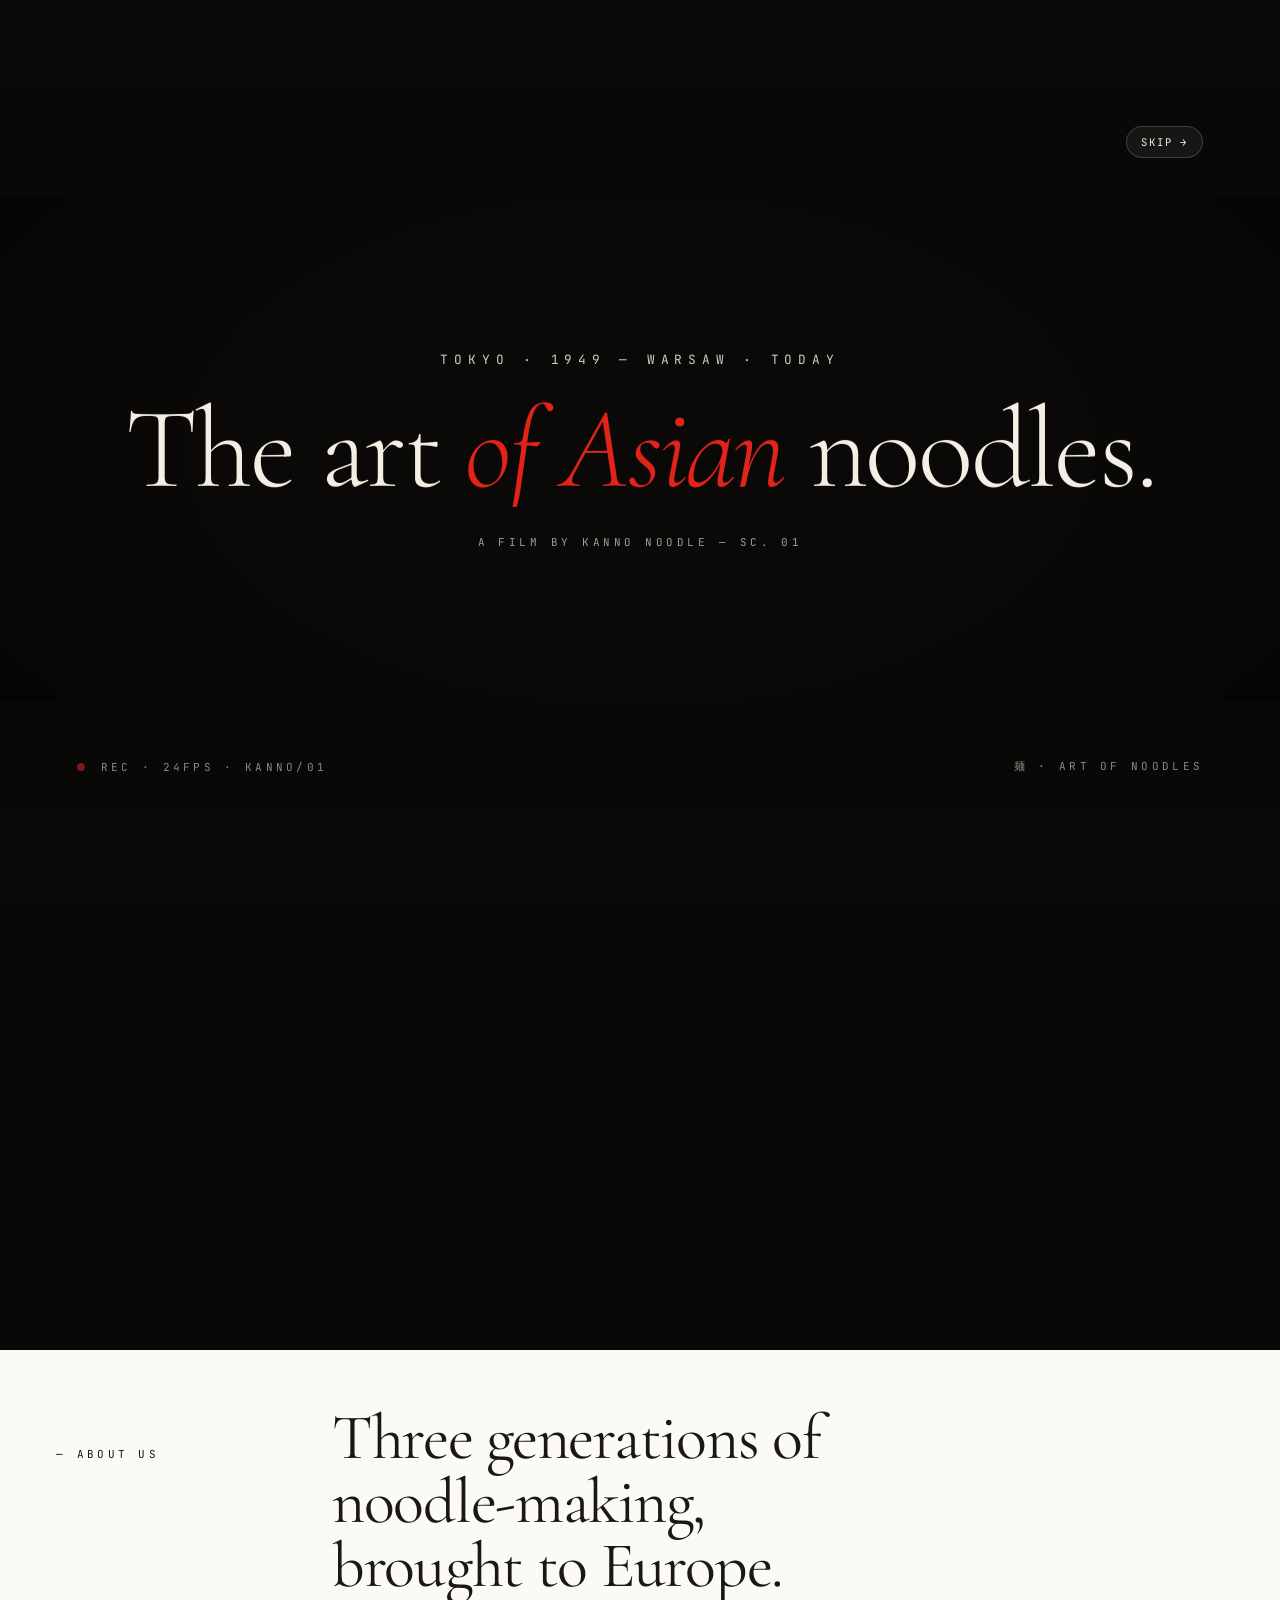
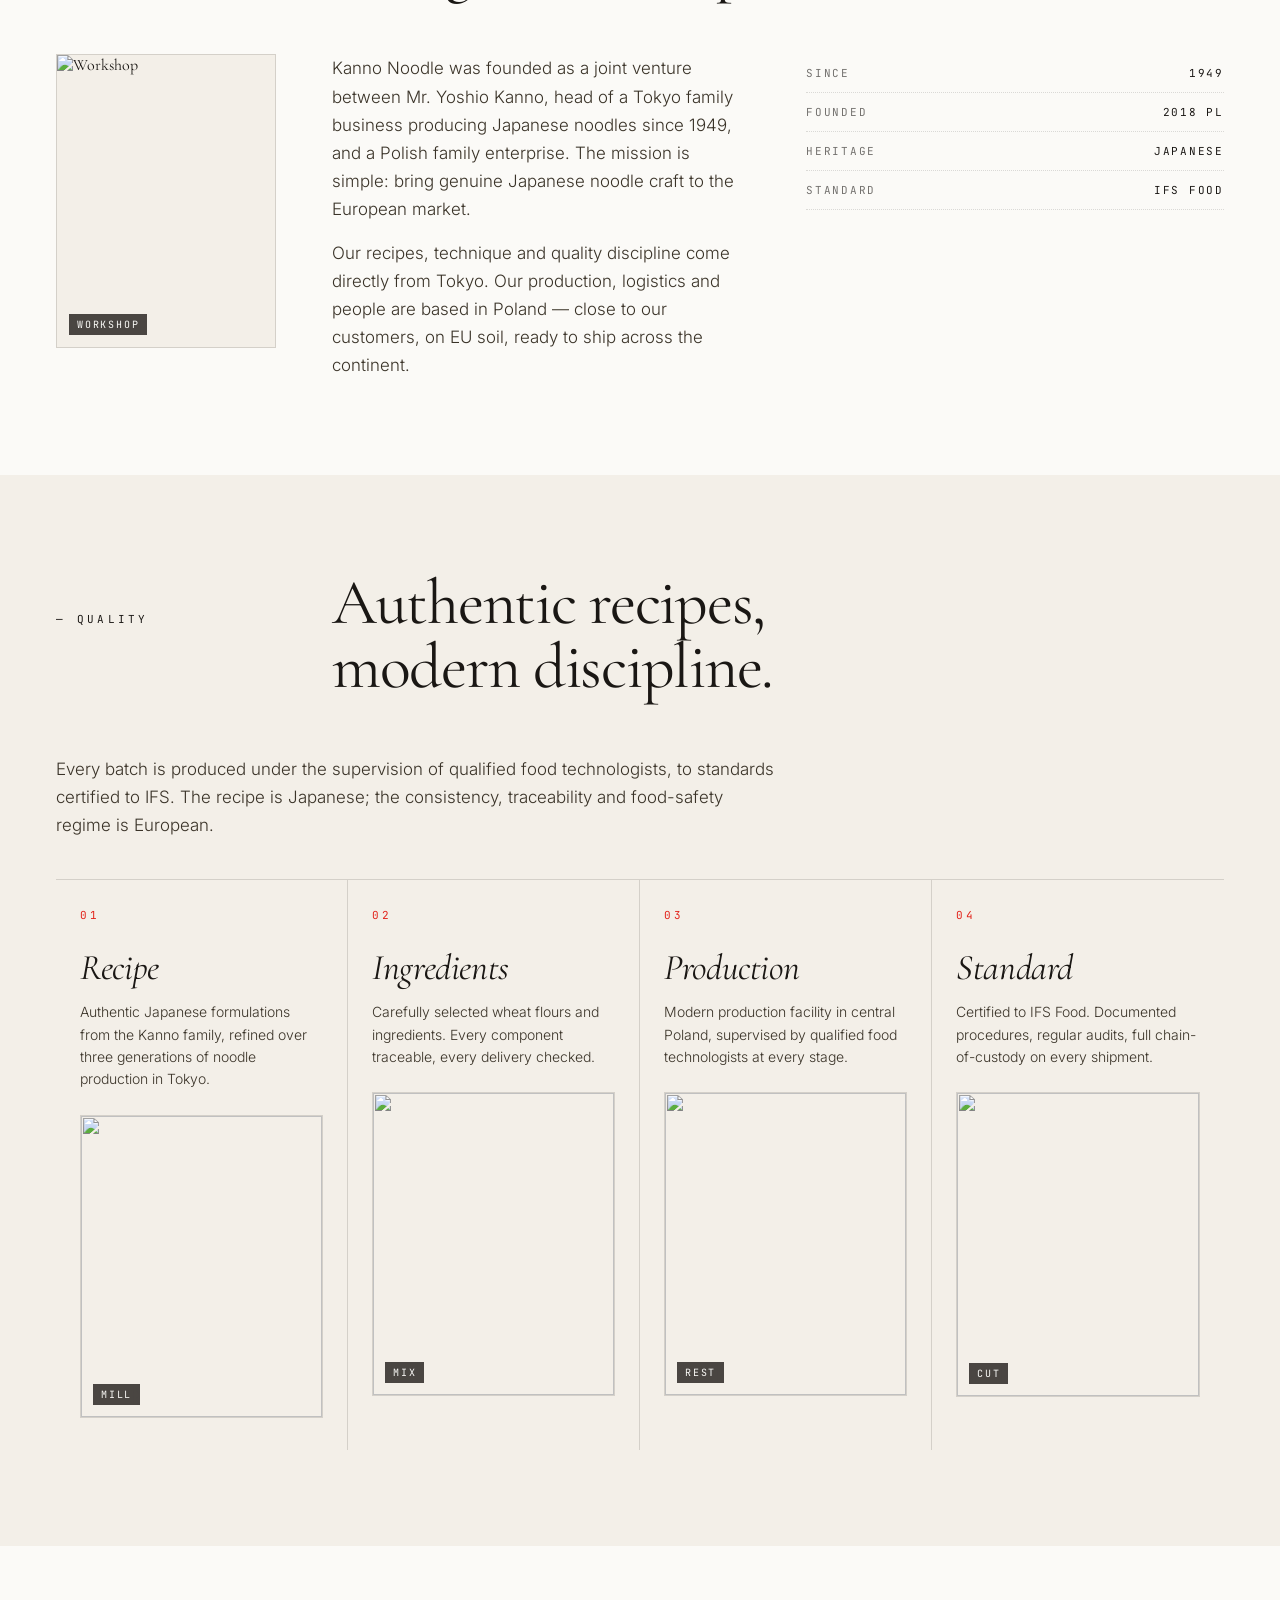
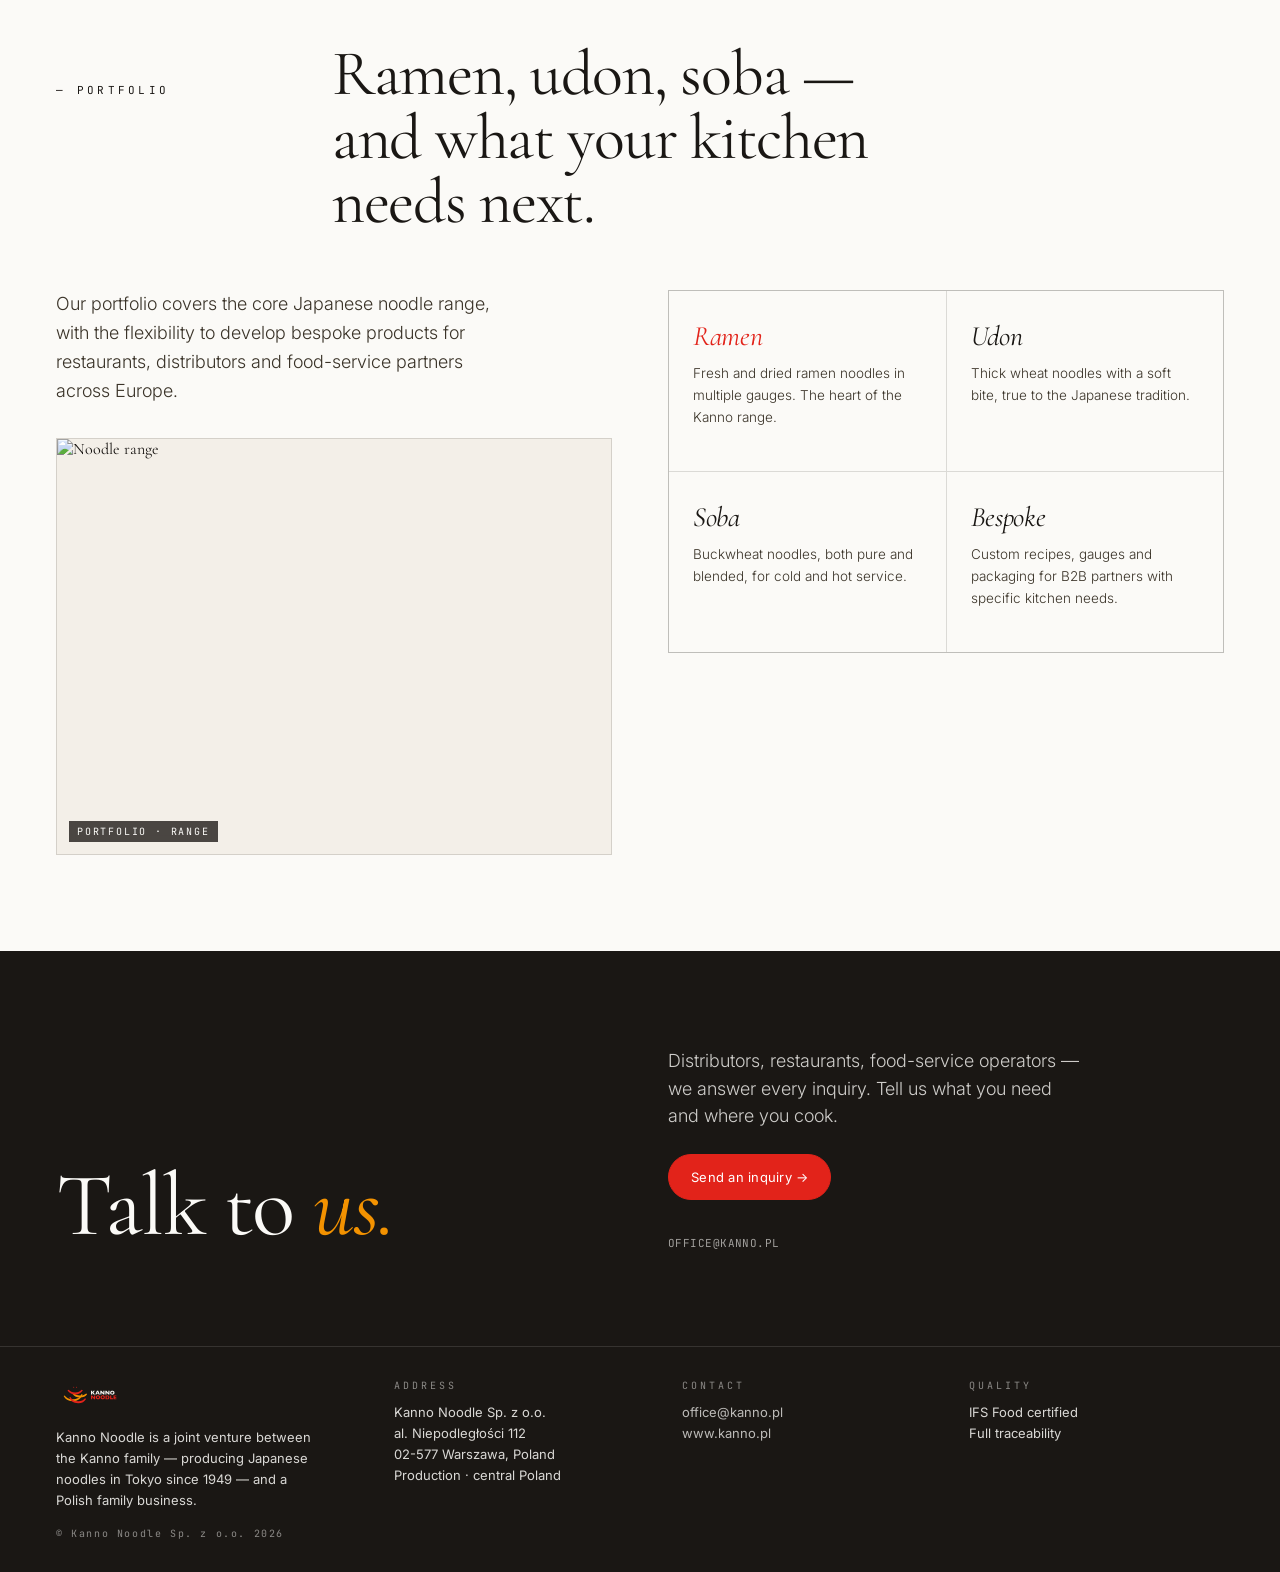
==== index.html @ 53fa460b "Build Kanno Noodle website from Direction A design Production implementation of the 'Direction A · E" ====
<!doctype html>
<html lang="en">
<head>
  <meta charset="utf-8">
  <title>Kanno Noodle — The art of Asian noodles</title>
  <meta name="viewport" content="width=device-width, initial-scale=1">
  <meta name="description" content="Kanno Noodle is a joint venture between the Kanno family — producing Japanese noodles in Tokyo since 1949 — and a Polish family business. Authentic ramen, udon and soba for European kitchens. IFS Food certified.">
  <meta property="og:title" content="Kanno Noodle — The art of Asian noodles">
  <meta property="og:description" content="Authentic Japanese ramen, udon and soba, produced in Poland. A joint venture with the Kanno family of Tokyo, making noodles since 1949.">
  <meta property="og:type" content="website">
  <meta property="og:image" content="assets/kanno-logo.png">
  <link rel="icon" type="image/svg+xml" href="assets/favicon.svg">
  <link rel="preconnect" href="https://fonts.googleapis.com">
  <link rel="preconnect" href="https://fonts.gstatic.com" crossorigin>
  <link href="https://fonts.googleapis.com/css2?family=Cormorant+Garamond:ital,wght@0,300;0,400;0,500;1,300;1,400&family=Inter:wght@300;400;500;600&family=JetBrains+Mono:wght@400;500&display=swap" rel="stylesheet">
  <link rel="stylesheet" href="css/style.css">
</head>
<body class="intro-pending">

  <!-- ===== Cinematic intro ===== -->
  <div class="intro" id="intro" aria-hidden="true">
    <div class="cine">
      <div class="shot s1"><img src="https://images.unsplash.com/photo-1557872943-16a5ac26437e?w=1200&q=80&auto=format&fit=crop" alt=""></div>
      <div class="shot s2"><img src="https://images.unsplash.com/photo-1569718212165-3a8278d5f624?w=900&q=80&auto=format&fit=crop" alt=""></div>
      <div class="vignette"></div>
    </div>
    <div class="grain"></div>
    <div class="bar top"></div>
    <div class="bar bot"></div>
    <div class="caption">
      <div class="cap-line l1"><span class="inner">Tokyo · 1949 — Warsaw · today</span></div>
      <div class="cap-line l2">
        <span class="word w1"><span class="inner">The art</span></span>
        <span class="word w2"><span class="inner">of Asian</span></span>
        <span class="word w3"><span class="inner">noodles.</span></span>
      </div>
      <div class="cap-line l3"><span class="inner">A film by Kanno Noodle — Sc. 01</span></div>
    </div>
    <div class="logo-flash"><img src="assets/kanno-logo-white.svg" alt=""></div>
    <div class="tick"><span class="dot"></span><span>REC · 24fps · KANNO/01</span></div>
    <div class="stamp">麺 · ART OF NOODLES</div>
    <button class="skip" id="intro-skip" type="button">Skip →</button>
  </div>

  <!-- ===== Navigation ===== -->
  <header class="nav">
    <div class="nav-inner">
      <a href="#top" class="logo"><img src="assets/kanno-logo.svg" alt="Kanno Noodle"></a>
      <nav class="nav-links sans" id="nav-links" aria-label="Main">
        <a href="#about" data-i18n="nav.0">About</a>
        <a href="#portfolio" data-i18n="nav.1">Portfolio</a>
        <a href="#quality" data-i18n="nav.2">Quality</a>
        <a href="#quality" data-i18n="nav.3">Production</a>
        <a href="#contact" data-i18n="nav.4">Contact</a>
      </nav>
      <div class="nav-right">
        <div class="lang" role="group" aria-label="Language">
          <button type="button" data-lang="EN" class="on">EN</button>
          <button type="button" data-lang="PL">PL</button>
          <button type="button" data-lang="JP">JP</button>
        </div>
        <button class="burger" id="burger" type="button" aria-label="Menu" aria-expanded="false" aria-controls="nav-links">
          <span></span><span></span>
        </button>
      </div>
    </div>
  </header>

  <main id="top">

    <!-- ===== Hero ===== -->
    <section class="hero">
      <div class="hero-grid">
        <div>
          <div class="hero-eyebrow mono">
            <span class="line"></span><span data-i18n="heroEyebrow">Tokyo · 1949 — Warsaw · today</span>
          </div>
          <h1>
            <span class="line-anim" data-i18n="heroTitle.0">The art of</span><br>
            <span class="line-anim it" data-i18n="heroTitle.1">Asian</span><br>
            <span class="line-anim" data-i18n="heroTitle.2">noodles.</span>
          </h1>
        </div>
        <div class="hero-meta">
          <p data-i18n="heroSub">Kanno Noodle is a joint venture between the Kanno family — producing Japanese noodles in Tokyo since 1949 — and a Polish family business. We bring authentic ramen, udon and soba to European kitchens.</p>
          <div class="ctas">
            <a class="btn" href="#contact"><span data-i18n="heroCta">Request a sample</span> →</a>
            <a class="btn ghost" href="#about" data-i18n="heroCta2">About the company</a>
          </div>
        </div>
      </div>
      <div class="hero-figure" id="hero-figure">
        <div class="reveal" data-delay="100"><div class="photo tall"><img src="https://images.unsplash.com/photo-1623341214825-9f4f963727da?w=900&q=80&auto=format&fit=crop" alt="Ramen close-up" loading="eager"><span class="cap">Ramen · close-up</span></div></div>
        <div class="reveal" data-delay="200"><div class="photo hero-img"><img src="https://images.unsplash.com/photo-1557872943-16a5ac26437e?w=1200&q=80&auto=format&fit=crop" alt="Noodle bowl" loading="eager"><span class="cap">Hero · bowl</span></div></div>
        <div class="reveal" data-delay="300"><div class="photo tall"><img src="https://images.unsplash.com/photo-1569718212165-3a8278d5f624?w=900&q=80&auto=format&fit=crop" alt="Production hands" loading="lazy"><span class="cap">Production · hands</span></div></div>
      </div>
    </section>

    <!-- ===== Marquee ===== -->
    <div class="marquee" aria-hidden="true">
      <div class="marquee-track" id="marquee-track"></div>
    </div>

    <!-- ===== About / Story ===== -->
    <section class="story" id="about">
      <div class="section-head reveal">
        <div class="lbl">— <span data-i18n="sectionStory">About us</span></div>
        <h2 data-i18n="storyTitle">Three generations of noodle-making, brought to Europe.</h2>
      </div>
      <div class="story-grid">
        <div class="reveal"><div class="photo tall"><img src="https://images.unsplash.com/photo-1513104890138-7c749659a591?w=900&q=80&auto=format&fit=crop" alt="Workshop" loading="lazy"><span class="cap">Workshop</span></div></div>
        <div class="reveal" data-delay="120">
          <p class="body" data-i18n="storyBody1">Kanno Noodle was founded as a joint venture between Mr. Yoshio Kanno, head of a Tokyo family business producing Japanese noodles since 1949, and a Polish family enterprise. The mission is simple: bring genuine Japanese noodle craft to the European market.</p>
          <p class="body" data-i18n="storyBody2">Our recipes, technique and quality discipline come directly from Tokyo. Our production, logistics and people are based in Poland — close to our customers, on EU soil, ready to ship across the continent.</p>
        </div>
        <div class="reveal story-meta" data-delay="240" id="story-meta"></div>
      </div>
    </section>

    <!-- ===== Quality / Process ===== -->
    <section class="process" id="quality">
      <div class="section-head reveal">
        <div class="lbl">— <span data-i18n="sectionProcess">Quality</span></div>
        <h2 data-i18n="processTitle">Authentic recipes, modern discipline.</h2>
      </div>
      <div class="process-sub reveal">
        <p data-i18n="processSub">Every batch is produced under the supervision of qualified food technologists, to standards certified to IFS. The recipe is Japanese; the consistency, traceability and food-safety regime is European.</p>
      </div>
      <div class="grid" id="process-grid"></div>
    </section>

    <!-- ===== Portfolio ===== -->
    <section class="biz" id="portfolio">
      <div class="section-head reveal">
        <div class="lbl">— <span data-i18n="sectionBiz">Portfolio</span></div>
        <h2 data-i18n="bizTitle">Ramen, udon, soba — and what your kitchen needs next.</h2>
      </div>
      <div class="biz-grid">
        <div class="reveal">
          <p class="biz-sub" data-i18n="bizSub">Our portfolio covers the core Japanese noodle range, with the flexibility to develop bespoke products for restaurants, distributors and food-service partners across Europe.</p>
          <div class="photo wide biz-photo"><img src="https://images.unsplash.com/photo-1614563637806-1d0e645e0940?w=1400&q=80&auto=format&fit=crop" alt="Noodle range" loading="lazy"><span class="cap">Portfolio · range</span></div>
        </div>
        <div class="reveal biz-points" data-delay="150" id="biz-points"></div>
      </div>
    </section>

    <!-- ===== Contact ===== -->
    <section class="contact" id="contact">
      <div class="row">
        <h2 id="contact-title"><span>Talk to </span><span class="it">us.</span></h2>
        <div class="right">
          <p data-i18n="contactSub">Distributors, restaurants, food-service operators — we answer every inquiry. Tell us what you need and where you cook.</p>
          <a class="btn" href="mailto:office@kanno.pl"><span data-i18n="contactCta">Send an inquiry</span> →</a>
          <div class="mono contact-mail">office@kanno.pl</div>
        </div>
      </div>
    </section>
  </main>

  <!-- ===== Footer ===== -->
  <footer class="foot">
    <div>
      <img class="foot-logo" src="assets/kanno-logo-white.svg" alt="Kanno Noodle">
      <p class="foot-tag" data-i18n="footTag">Kanno Noodle is a joint venture between the Kanno family — producing Japanese noodles in Tokyo since 1949 — and a Polish family business.</p>
      <div class="copy">© Kanno Noodle Sp. z o.o. 2026</div>
    </div>
    <div>
      <h5 data-i18n="footAddress">Address</h5>
      <p>Kanno Noodle Sp. z o.o.<br>al. Niepodległości 112<br><span data-i18n="addrCity">02-577 Warszawa, Poland</span></p>
      <p class="foot-dim" data-i18n="production">Production · central Poland</p>
    </div>
    <div>
      <h5 data-i18n="footContact">Contact</h5>
      <p><a href="mailto:office@kanno.pl">office@kanno.pl</a></p>
      <p class="foot-gap"><a href="https://www.kanno.pl" target="_blank" rel="noopener">www.kanno.pl</a></p>
    </div>
    <div>
      <h5 data-i18n="footQuality">Quality</h5>
      <p>IFS Food certified</p>
      <p class="foot-dim foot-gap" data-i18n="footTrace">Full traceability</p>
    </div>
  </footer>

  <script src="js/i18n.js"></script>
  <script src="js/main.js"></script>
</body>
</html>
---- css/style.css ----
/* ==========================================================================
   Kanno Noodle — kanno.pl
   Direction A · Editorial / Wabi
   Quiet, type-led. Off-white with red & orange used sparingly.
   ========================================================================== */

:root {
  --bg: #fbfaf7;
  --bg-2: #f3efe8;
  --ink: #1a1714;
  --ink-2: #3a3328;
  --red: #E2231A;
  --orange: #F39200;
  --line: rgba(26, 23, 20, 0.14);
  --pad-x: 56px;
}

*, *::before, *::after { box-sizing: border-box; }

html { scroll-behavior: smooth; }

body {
  margin: 0;
  font-family: 'Cormorant Garamond', 'Times New Roman', serif;
  color: var(--ink);
  background: var(--bg);
  -webkit-font-smoothing: antialiased;
}

::selection { background: var(--red); color: #fff; }

img { max-width: 100%; }

.mono {
  font-family: 'JetBrains Mono', ui-monospace, monospace;
  letter-spacing: 0.04em;
  text-transform: uppercase;
  font-size: 11px;
}

.sans { font-family: 'Inter', 'Helvetica Neue', sans-serif; }

section { padding: 0 var(--pad-x); }

/* ==========================================================================
   Navigation
   ========================================================================== */

.nav {
  position: sticky;
  top: 0;
  z-index: 50;
  background: var(--bg);
  border-bottom: 1px solid var(--line);
}

.nav-inner {
  display: flex;
  align-items: center;
  justify-content: space-between;
  padding: 18px var(--pad-x);
  gap: 24px;
}

.logo { height: 40px; display: block; }
.logo img { height: 100%; width: auto; display: block; }

.nav-links { display: flex; gap: 32px; }

.nav-links a {
  color: var(--ink);
  text-decoration: none;
  font-family: 'Inter', sans-serif;
  font-size: 13px;
  letter-spacing: 0.02em;
}

.nav-links a:hover { color: var(--red); }

.nav-right { display: flex; align-items: center; gap: 16px; }

.lang {
  display: flex;
  gap: 0;
  border: 1px solid var(--line);
  border-radius: 999px;
  overflow: hidden;
}

.lang button {
  background: transparent;
  border: 0;
  padding: 8px 14px;
  font-family: 'JetBrains Mono', monospace;
  font-size: 10.5px;
  letter-spacing: 0.18em;
  color: var(--ink);
  cursor: pointer;
}

.lang button.on { background: var(--ink); color: var(--bg); }

.burger {
  display: none;
  flex-direction: column;
  justify-content: center;
  gap: 6px;
  width: 40px;
  height: 40px;
  padding: 8px;
  background: transparent;
  border: 1px solid var(--line);
  border-radius: 999px;
  cursor: pointer;
}

.burger span {
  display: block;
  height: 1.5px;
  background: var(--ink);
  transition: transform 0.3s cubic-bezier(.2,.7,.2,1);
}

.burger[aria-expanded="true"] span:nth-child(1) { transform: translateY(3.75px) rotate(45deg); }
.burger[aria-expanded="true"] span:nth-child(2) { transform: translateY(-3.75px) rotate(-45deg); }

/* ==========================================================================
   Hero
   ========================================================================== */

.hero { padding-top: 80px; padding-bottom: 96px; }

.hero-grid {
  display: grid;
  grid-template-columns: 1.2fr 1fr;
  gap: 56px;
  align-items: end;
}

.hero h1 {
  font-size: clamp(72px, 10vw, 184px);
  font-weight: 400;
  line-height: 0.9;
  letter-spacing: -0.025em;
  margin: 28px 0 0;
}

.hero h1 .it { font-style: italic; font-weight: 300; color: var(--red); }

.hero-eyebrow { display: flex; align-items: center; gap: 14px; }
.hero-eyebrow .line { flex: 0 0 60px; height: 1px; background: var(--ink); }

.hero-meta {
  display: flex;
  flex-direction: column;
  gap: 28px;
  align-self: end;
  padding-bottom: 14px;
}

.hero-meta p {
  font-size: 19px;
  line-height: 1.5;
  max-width: 40ch;
  margin: 0;
  color: var(--ink-2);
  font-family: 'Inter', sans-serif;
  font-weight: 300;
}

.ctas { display: flex; gap: 12px; flex-wrap: wrap; }

.btn {
  font-family: 'Inter', sans-serif;
  font-size: 13px;
  padding: 14px 22px;
  border-radius: 999px;
  border: 1px solid var(--ink);
  background: var(--ink);
  color: var(--bg);
  text-decoration: none;
  cursor: pointer;
  letter-spacing: 0.02em;
  display: inline-block;
}

.btn.ghost { background: transparent; color: var(--ink); }
.btn:hover { background: var(--red); border-color: var(--red); color: #fff; }

.hero-figure {
  margin-top: 64px;
  display: grid;
  grid-template-columns: 1fr 1.4fr 1fr;
  gap: 16px;
  align-items: stretch;
  transform: translateY(var(--p, 0px));
  will-change: transform;
}

/* ==========================================================================
   Photos
   ========================================================================== */

.photo {
  position: relative;
  overflow: hidden;
  background: var(--bg-2);
  border: 1px solid var(--line);
}

.photo img {
  width: 100%;
  height: 100%;
  object-fit: cover;
  display: block;
  transition: transform 1.4s cubic-bezier(.2,.7,.2,1), filter 0.8s;
  transform: scale(1.04);
  filter: saturate(0.95);
}

.reveal.in .photo img { transform: scale(1); }
.photo:hover img { transform: scale(1.06); filter: saturate(1.05); }

.photo.tall { aspect-ratio: 3/4; }
.photo.wide { aspect-ratio: 4/3; }
.photo.hero-img { aspect-ratio: 1/1.15; }
.photo.step-img { aspect-ratio: 4/5; margin-top: 24px; }

.photo .cap {
  position: absolute;
  left: 12px;
  bottom: 12px;
  background: rgba(26, 23, 20, 0.78);
  color: var(--bg);
  padding: 4px 8px;
  font-family: 'JetBrains Mono', monospace;
  font-size: 10px;
  letter-spacing: 0.18em;
  text-transform: uppercase;
  backdrop-filter: blur(4px);
}

/* ==========================================================================
   Marquee
   ========================================================================== */

.marquee {
  border-top: 1px solid var(--line);
  border-bottom: 1px solid var(--line);
  padding: 16px 0;
  overflow: hidden;
}

.marquee-track {
  display: flex;
  gap: 40px;
  white-space: nowrap;
  animation: marquee 50s linear infinite;
}

.marquee-track span {
  font-family: 'Cormorant Garamond', serif;
  font-size: 28px;
  font-style: italic;
  opacity: 0.65;
}

.marquee-track span:nth-child(3n) { color: var(--red); opacity: 0.85; }
.marquee-track span:nth-child(5n) { color: var(--orange); opacity: 0.85; }
.marquee-track span::after { content: '·'; margin-left: 40px; opacity: 0.35; }

@keyframes marquee {
  from { transform: translateX(0); }
  to { transform: translateX(-50%); }
}

/* ==========================================================================
   Section heads
   ========================================================================== */

.section-head {
  display: grid;
  grid-template-columns: 220px 1fr;
  gap: 56px;
  align-items: baseline;
  margin-bottom: 56px;
}

.section-head .lbl {
  font-family: 'JetBrains Mono', monospace;
  font-size: 11px;
  letter-spacing: 0.3em;
  text-transform: uppercase;
}

.section-head h2 {
  font-size: clamp(40px, 5vw, 80px);
  font-weight: 400;
  line-height: 1;
  letter-spacing: -0.02em;
  margin: 0;
  max-width: 18ch;
}

/* ==========================================================================
   Story / About
   ========================================================================== */

.story { padding-top: 96px; padding-bottom: 96px; }

.story-grid {
  display: grid;
  grid-template-columns: 220px 1fr 1fr;
  gap: 56px;
}

.story-grid .body {
  font-family: 'Inter', sans-serif;
  font-weight: 300;
  font-size: 17px;
  line-height: 1.65;
  color: var(--ink-2);
  margin: 0;
}

.story-grid .body + .body { margin-top: 16px; }

.story-meta { display: flex; flex-direction: column; gap: 0; }

.story-meta div {
  display: flex;
  justify-content: space-between;
  padding: 12px 0;
  border-bottom: 1px dotted var(--line);
  font-family: 'JetBrains Mono', monospace;
  font-size: 11px;
  letter-spacing: 0.16em;
  text-transform: uppercase;
}

.story-meta div b { font-weight: 400; opacity: 0.6; }

/* ==========================================================================
   Process / Quality
   ========================================================================== */

.process {
  padding-top: 96px;
  padding-bottom: 96px;
  background: var(--bg-2);
}

.process-sub { max-width: 720px; margin-bottom: 40px; }

.process-sub p {
  font-family: 'Inter', sans-serif;
  font-weight: 300;
  font-size: 17px;
  line-height: 1.65;
  color: var(--ink-2);
  margin: 0;
}

.process .grid {
  display: grid;
  grid-template-columns: repeat(4, 1fr);
  gap: 0;
  border-top: 1px solid var(--line);
}

.step {
  padding: 28px 24px 32px;
  border-right: 1px solid var(--line);
  position: relative;
  min-height: 320px;
}

.step:last-child { border-right: 0; }

.step .n {
  font-family: 'JetBrains Mono', monospace;
  font-size: 11px;
  letter-spacing: 0.3em;
  color: var(--red);
}

.step h3 {
  font-size: 36px;
  font-weight: 400;
  margin: 24px 0 12px;
  letter-spacing: -0.01em;
  font-style: italic;
}

.step p {
  font-family: 'Inter', sans-serif;
  font-size: 14px;
  line-height: 1.6;
  font-weight: 300;
  color: var(--ink-2);
  margin: 0;
}

/* ==========================================================================
   Portfolio
   ========================================================================== */

.biz { padding-top: 96px; padding-bottom: 96px; }

.biz-grid {
  display: grid;
  grid-template-columns: 1fr 1fr;
  gap: 56px;
  align-items: start;
}

.biz-sub {
  font-family: 'Inter', sans-serif;
  font-weight: 300;
  font-size: 18px;
  line-height: 1.6;
  color: var(--ink-2);
  max-width: 40ch;
  margin: 0;
}

.biz-photo { margin-top: 32px; }

.biz-points {
  display: grid;
  grid-template-columns: 1fr 1fr;
  gap: 1px;
  background: var(--line);
  border: 1px solid var(--line);
}

.biz-point {
  background: var(--bg);
  padding: 28px 24px;
  min-height: 180px;
  transition: background 0.25s;
}

.biz-point:hover { background: var(--bg-2); }

.biz-point h4 {
  font-size: 28px;
  font-weight: 400;
  margin: 0 0 10px;
  letter-spacing: -0.01em;
  font-style: italic;
}

.biz-point:first-child h4 { color: var(--red); }

.biz-point p {
  font-family: 'Inter', sans-serif;
  font-size: 13.5px;
  line-height: 1.6;
  font-weight: 300;
  color: var(--ink-2);
  margin: 0;
}

/* ==========================================================================
   Contact
   ========================================================================== */

.contact {
  padding-top: 96px;
  padding-bottom: 96px;
  background: var(--ink);
  color: var(--bg);
}

.contact h2 {
  font-size: clamp(48px, 7vw, 120px);
  font-weight: 400;
  letter-spacing: -0.02em;
  line-height: 1;
  margin: 0;
}

.contact h2 .it { font-style: italic; color: var(--orange); }

.contact .row {
  display: grid;
  grid-template-columns: 1fr 1fr;
  gap: 56px;
  align-items: end;
}

.contact .right {
  display: flex;
  flex-direction: column;
  gap: 24px;
  align-items: flex-start;
}

.contact .right p {
  font-family: 'Inter', sans-serif;
  font-weight: 300;
  font-size: 18px;
  line-height: 1.55;
  max-width: 38ch;
  opacity: 0.8;
  margin: 0;
}

.contact .btn { background: var(--red); color: #fff; border-color: var(--red); }
.contact .btn:hover { background: var(--orange); border-color: var(--orange); color: #fff; }

.contact-mail { opacity: 0.6; margin-top: 12px; }

/* ==========================================================================
   Footer
   ========================================================================== */

.foot {
  padding: 32px var(--pad-x);
  display: grid;
  grid-template-columns: 1.2fr 1fr 1fr 1fr;
  gap: 32px;
  background: var(--ink);
  color: var(--bg);
  border-top: 1px solid rgba(251, 250, 247, 0.12);
  font-family: 'Inter', sans-serif;
  font-size: 13px;
}

.foot h5 {
  font-family: 'JetBrains Mono', monospace;
  font-size: 10px;
  letter-spacing: 0.3em;
  text-transform: uppercase;
  opacity: 0.5;
  margin: 0 0 10px;
  font-weight: 400;
}

.foot p, .foot a {
  color: var(--bg);
  margin: 0;
  opacity: 0.85;
  line-height: 1.6;
  text-decoration: none;
}

.foot a:hover { color: var(--orange); opacity: 1; }

.foot-logo { height: 32px; margin-bottom: 16px; display: block; width: auto; }
.foot-tag { max-width: 32ch; opacity: 0.7; }
.foot-dim { opacity: 0.6; }
.foot-gap { margin-top: 8px; }

.copy {
  font-family: 'JetBrains Mono', monospace;
  font-size: 10px;
  letter-spacing: 0.16em;
  opacity: 0.5;
  margin-top: 16px;
}

/* ==========================================================================
   Scroll reveal
   ========================================================================== */

.reveal {
  opacity: 0;
  transform: translateY(28px);
  transition: opacity 1s cubic-bezier(.2,.7,.2,1), transform 1s cubic-bezier(.2,.7,.2,1);
}

.reveal.in { opacity: 1; transform: none; }

/* ==========================================================================
   Hero load animations — run once the intro has finished
   ========================================================================== */

@keyframes fadeUp {
  from { opacity: 0; transform: translateY(20px); }
  to { opacity: 1; transform: none; }
}

@keyframes lineGrow {
  from { transform: scaleX(0); }
  to { transform: scaleX(1); }
}

.hero h1 .line-anim { display: inline-block; opacity: 0; transform: translateY(28px); }
.hero .hero-eyebrow { opacity: 0; }
.hero .hero-meta { opacity: 0; }

body.site-in .hero h1 .line-anim { animation: fadeUp 1s cubic-bezier(.2,.7,.2,1) forwards; }
body.site-in .hero h1 .line-anim:nth-of-type(1) { animation-delay: 0.1s; }
body.site-in .hero h1 .line-anim:nth-of-type(2) { animation-delay: 0.25s; }
body.site-in .hero h1 .line-anim:nth-of-type(3) { animation-delay: 0.4s; }
body.site-in .hero .hero-eyebrow { animation: fadeUp 0.9s cubic-bezier(.2,.7,.2,1) both; }
body.site-in .hero .hero-meta { animation: fadeUp 1s cubic-bezier(.2,.7,.2,1) 0.55s both; }
body.site-in .hero .hero-eyebrow .line { transform-origin: left center; animation: lineGrow 1.2s cubic-bezier(.2,.7,.2,1) 0.2s both; }

/* ==========================================================================
   Cinematic intro
   ========================================================================== */

body.intro-pending { overflow: hidden; height: 100vh; }

.intro {
  position: fixed;
  inset: 0;
  z-index: 200;
  background: #0a0807;
  color: #f3efe5;
  pointer-events: none;
}

.intro.off { display: none; }

body.intro-done .intro { animation: introFadeOut 0.9s cubic-bezier(.2,.7,.2,1) forwards; }

@keyframes introFadeOut {
  to { opacity: 0; visibility: hidden; }
}

/* Letterbox bars */
.intro .bar { position: absolute; left: 0; right: 0; background: #0a0807; z-index: 6; }
.intro .bar.top { top: 0; height: 50%; animation: barTopOpen 1.2s cubic-bezier(.7,0,.3,1) 3.6s forwards; }
.intro .bar.bot { bottom: 0; height: 50%; animation: barBotOpen 1.2s cubic-bezier(.7,0,.3,1) 3.6s forwards; }

@keyframes barTopOpen { to { transform: translateY(-100%); } }
@keyframes barBotOpen { to { transform: translateY(100%); } }

/* Cinema viewport — 16:9 strip in the middle */
.intro .cine {
  position: absolute;
  left: 0;
  right: 0;
  top: 50%;
  transform: translateY(-50%);
  height: 56.25vw;
  max-height: 100vh;
  overflow: hidden;
  z-index: 4;
}

.intro .cine::before, .intro .cine::after {
  content: '';
  position: absolute;
  left: 0;
  right: 0;
  height: 12vh;
  background: #0a0807;
  z-index: 5;
}

.intro .cine::before { top: 0; }
.intro .cine::after { bottom: 0; }

.intro .shot { position: absolute; inset: 0; opacity: 0; }

.intro .shot img {
  width: 100%;
  height: 100%;
  object-fit: cover;
  display: block;
  filter: saturate(0.85) contrast(1.05) brightness(0.7);
}

.intro .shot.s1 { animation: shotPan 2.6s cubic-bezier(.2,.7,.2,1) 0.2s both; }
.intro .shot.s2 { animation: shotPan2 1.8s cubic-bezier(.2,.7,.2,1) 2.2s both; }

@keyframes shotPan {
  0% { opacity: 0; transform: scale(1.18) translateX(-2%); }
  12% { opacity: 1; }
  88% { opacity: 1; }
  100% { opacity: 0; transform: scale(1.04) translateX(0); }
}

@keyframes shotPan2 {
  0% { opacity: 0; transform: scale(1.15) translateY(2%); }
  18% { opacity: 1; }
  80% { opacity: 1; }
  100% { opacity: 0; transform: scale(1.0) translateY(0); }
}

/* Vignette + grain */
.intro .vignette {
  position: absolute;
  inset: 0;
  background: radial-gradient(ellipse at center, transparent 50%, rgba(0, 0, 0, 0.6) 100%);
  pointer-events: none;
  z-index: 3;
}

.grain {
  position: absolute;
  inset: 0;
  pointer-events: none;
  opacity: 0.18;
  mix-blend-mode: overlay;
  z-index: 2;
  background-image: url("data:image/svg+xml;utf8,<svg xmlns='http://www.w3.org/2000/svg' width='200' height='200'><filter id='n'><feTurbulence type='fractalNoise' baseFrequency='0.9' numOctaves='2' stitchTiles='stitch'/><feColorMatrix values='0 0 0 0 1  0 0 0 0 1  0 0 0 0 1  0 0 0 0.5 0'/></filter><rect width='100%' height='100%' filter='url(%23n)'/></svg>");
  animation: grainShift 0.4s steps(4) infinite;
}

@keyframes grainShift {
  0% { transform: translate(0, 0); }
  25% { transform: translate(-3%, 2%); }
  50% { transform: translate(2%, -3%); }
  75% { transform: translate(-2%, -2%); }
  100% { transform: translate(3%, 3%); }
}

/* Caption — kinetic typography */
.intro .caption {
  position: absolute;
  left: 0;
  right: 0;
  top: 50%;
  transform: translateY(-50%);
  z-index: 7;
  text-align: center;
  padding: 0 8vw;
}

.intro .cap-line { display: block; overflow: hidden; }
.intro .cap-line .inner { display: inline-block; transform: translateY(110%); }

.intro .l1 {
  font-family: 'JetBrains Mono', monospace;
  font-size: clamp(11px, 1vw, 13px);
  letter-spacing: 0.45em;
  text-transform: uppercase;
  opacity: 0.85;
  margin-bottom: 24px;
}

.intro .l1 .inner { animation: capUp 0.9s cubic-bezier(.2,.7,.2,1) 0.4s forwards; }

.intro .l2 {
  font-family: 'Cormorant Garamond', serif;
  font-weight: 300;
  font-size: clamp(56px, 9vw, 132px);
  line-height: 1;
  letter-spacing: -0.02em;
}

.intro .l2 .word { display: inline-block; overflow: hidden; vertical-align: bottom; }
.intro .l2 .word .inner { display: inline-block; transform: translateY(110%); filter: blur(8px); }
.intro .l2 .w1 .inner { animation: capUpBlur 1.1s cubic-bezier(.2,.7,.2,1) 0.7s forwards; }
.intro .l2 .w2 .inner { animation: capUpBlur 1.1s cubic-bezier(.2,.7,.2,1) 0.95s forwards; color: var(--red); font-style: italic; font-weight: 300; }
.intro .l2 .w3 .inner { animation: capUpBlur 1.1s cubic-bezier(.2,.7,.2,1) 1.2s forwards; }

.intro .l3 {
  font-family: 'JetBrains Mono', monospace;
  font-size: clamp(10px, 0.85vw, 12px);
  letter-spacing: 0.32em;
  text-transform: uppercase;
  opacity: 0.65;
  margin-top: 28px;
}

.intro .l3 .inner { animation: capUp 0.9s cubic-bezier(.2,.7,.2,1) 1.6s forwards; }

@keyframes capUp { to { transform: translateY(0); } }
@keyframes capUpBlur { to { transform: translateY(0); filter: blur(0); } }

/* Logo flash at end */
.intro .logo-flash {
  position: absolute;
  inset: 0;
  display: grid;
  place-items: center;
  z-index: 8;
  opacity: 0;
  animation: logoFlashWrap 1.8s ease 2.6s both;
}

.intro .logo-flash img {
  width: clamp(220px, 26vw, 380px);
  filter: brightness(1.1);
  animation: logoFlash 1.8s cubic-bezier(.2,.7,.2,1) 2.6s both;
}

@keyframes logoFlash {
  0% { opacity: 0; transform: scale(0.96); filter: brightness(1.4) blur(6px); }
  25% { opacity: 1; transform: scale(1); filter: brightness(1.05) blur(0); }
  75% { opacity: 1; }
  100% { opacity: 0; transform: scale(1.02); }
}

@keyframes logoFlashWrap {
  0%, 100% { opacity: 0; }
  25%, 75% { opacity: 1; }
}

/* REC tick + stamp */
.intro .tick {
  position: absolute;
  left: 6vw;
  bottom: 14vh;
  font-family: 'JetBrains Mono', monospace;
  font-size: 11px;
  letter-spacing: 0.3em;
  text-transform: uppercase;
  opacity: 0.55;
  z-index: 7;
  display: flex;
  gap: 16px;
  align-items: center;
}

.intro .tick .dot {
  width: 8px;
  height: 8px;
  border-radius: 50%;
  background: var(--red);
  animation: tickPulse 1.2s ease-in-out infinite;
}

@keyframes tickPulse {
  0%, 100% { opacity: 1; }
  50% { opacity: 0.2; }
}

.intro .stamp {
  position: absolute;
  right: 6vw;
  bottom: 14vh;
  font-family: 'JetBrains Mono', monospace;
  font-size: 11px;
  letter-spacing: 0.3em;
  text-transform: uppercase;
  opacity: 0.55;
  z-index: 7;
}

/* Skip */
.intro .skip {
  position: absolute;
  right: 6vw;
  top: 14vh;
  z-index: 9;
  pointer-events: auto;
  background: rgba(255, 255, 255, 0.06);
  border: 1px solid rgba(255, 255, 255, 0.18);
  color: #f3efe5;
  padding: 8px 14px;
  border-radius: 999px;
  font-family: 'JetBrains Mono', monospace;
  font-size: 10.5px;
  letter-spacing: 0.18em;
  text-transform: uppercase;
  cursor: pointer;
  backdrop-filter: blur(6px);
}

.intro .skip:hover { background: var(--red); border-color: var(--red); }

/* ==========================================================================
   Reduced motion
   ========================================================================== */

@media (prefers-reduced-motion: reduce) {
  html { scroll-behavior: auto; }
  .intro { display: none; }
  .reveal { opacity: 1; transform: none; transition: none; }
  .marquee-track { animation: none; }
  .photo img { transform: none; transition: none; }
  .hero h1 .line-anim, .hero .hero-eyebrow, .hero .hero-meta { opacity: 1; transform: none; animation: none !important; }
  .hero-figure { transform: none; }
}

/* ==========================================================================
   Responsive
   ========================================================================== */

@media (max-width: 1100px) {
  :root { --pad-x: 40px; }

  .hero { padding-top: 56px; padding-bottom: 72px; }
  .hero-grid { grid-template-columns: 1fr; gap: 40px; }
  .hero-meta { padding-bottom: 0; }

  .section-head { grid-template-columns: 1fr; gap: 20px; margin-bottom: 40px; }
  .story-grid { grid-template-columns: 220px 1fr; }
  .story-grid .story-meta { grid-column: 2; max-width: 480px; }

  .process .grid { grid-template-columns: 1fr 1fr; border-left: 1px solid var(--line); border-right: 1px solid var(--line); }
  .step { border-bottom: 1px solid var(--line); min-height: 0; }
  .step:nth-child(2n) { border-right: 0; }

  .biz-grid { grid-template-columns: 1fr; gap: 40px; }

  .contact .row { grid-template-columns: 1fr; gap: 40px; align-items: start; }

  .foot { grid-template-columns: 1fr 1fr; }
}

@media (max-width: 720px) {
  :root { --pad-x: 20px; }

  .nav-inner { padding-top: 14px; padding-bottom: 14px; }
  .logo { height: 32px; }

  .nav-links {
    display: none;
    position: absolute;
    top: 100%;
    left: 0;
    right: 0;
    flex-direction: column;
    gap: 0;
    background: var(--bg);
    border-bottom: 1px solid var(--line);
    padding: 8px 0;
  }

  .nav-links.open { display: flex; }

  .nav-links a { padding: 14px var(--pad-x); font-size: 15px; border-top: 1px solid var(--line); }
  .nav-links a:first-child { border-top: 0; }

  .burger { display: flex; }
  .lang button { padding: 7px 10px; }

  .hero h1 { font-size: clamp(56px, 16vw, 90px); }
  .hero-figure { margin-top: 40px; grid-template-columns: 1fr 1fr; transform: none; }
  .hero-figure > :nth-child(2) { grid-column: 1 / -1; order: -1; }

  .story, .process, .biz, .contact { padding-top: 64px; padding-bottom: 64px; }

  .story-grid { grid-template-columns: 1fr; gap: 32px; }
  .story-grid > :first-child { max-width: 340px; }
  .story-grid .story-meta { grid-column: auto; }

  .process .grid { grid-template-columns: 1fr; }
  .step { border-right: 0; }

  .biz-points { grid-template-columns: 1fr; }
  .biz-point { min-height: 0; }

  .marquee-track span { font-size: 22px; }

  .foot { grid-template-columns: 1fr; gap: 28px; }

  .intro .tick { display: none; }
  .intro .stamp { display: none; }
  .intro .skip { top: auto; bottom: 8vh; right: 50%; transform: translateX(50%); }
}
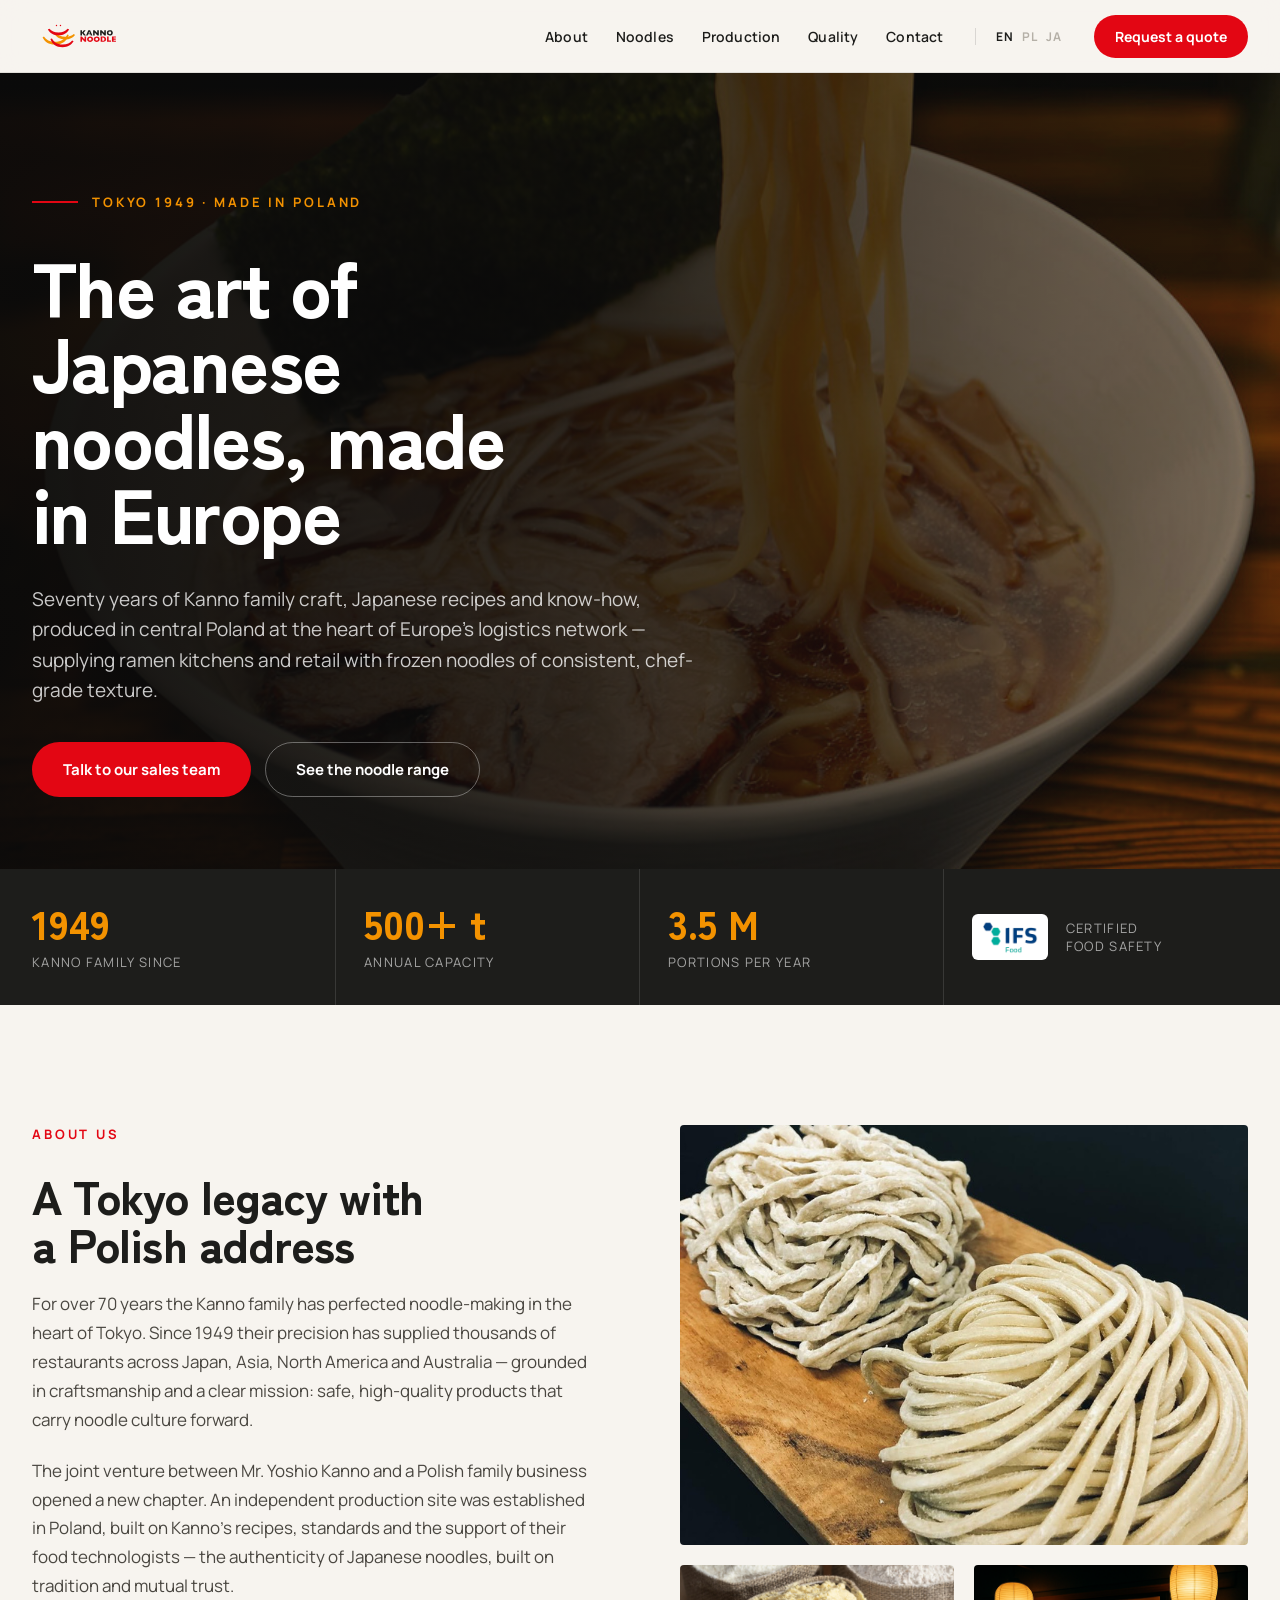
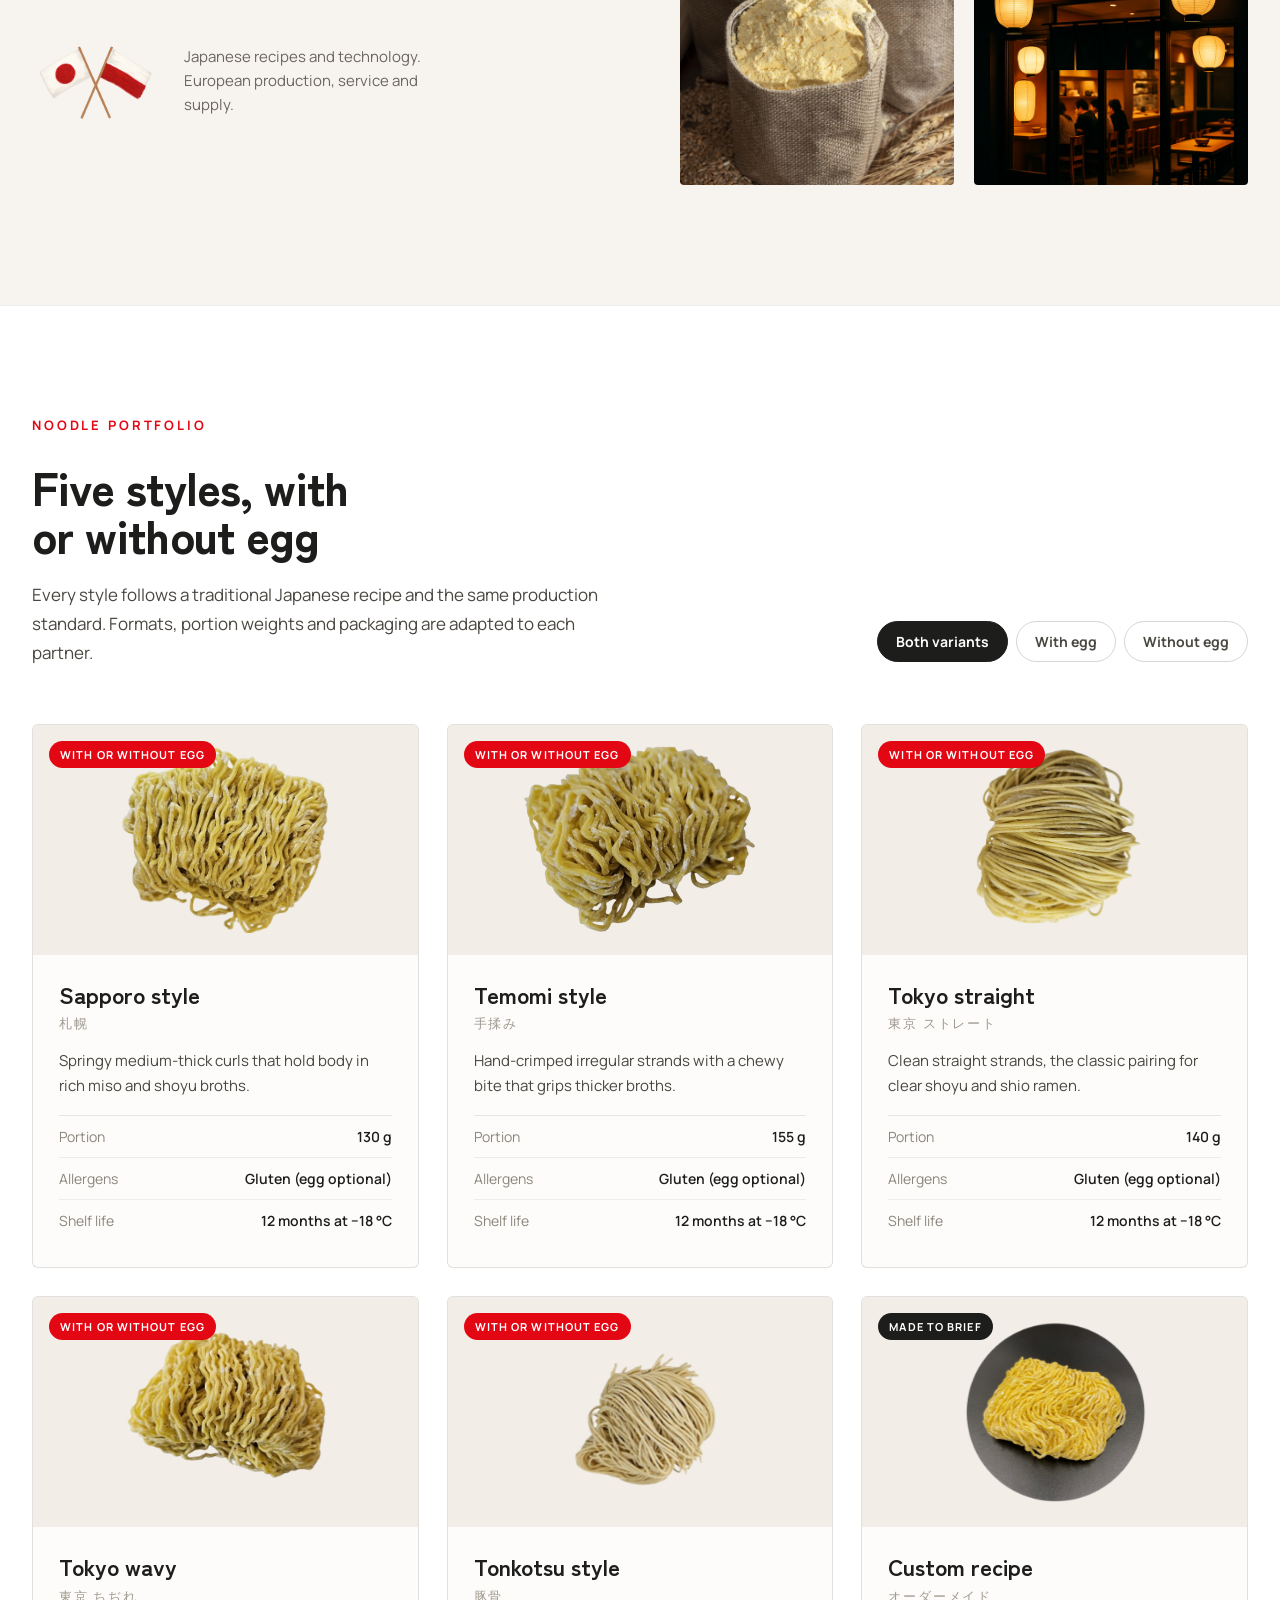
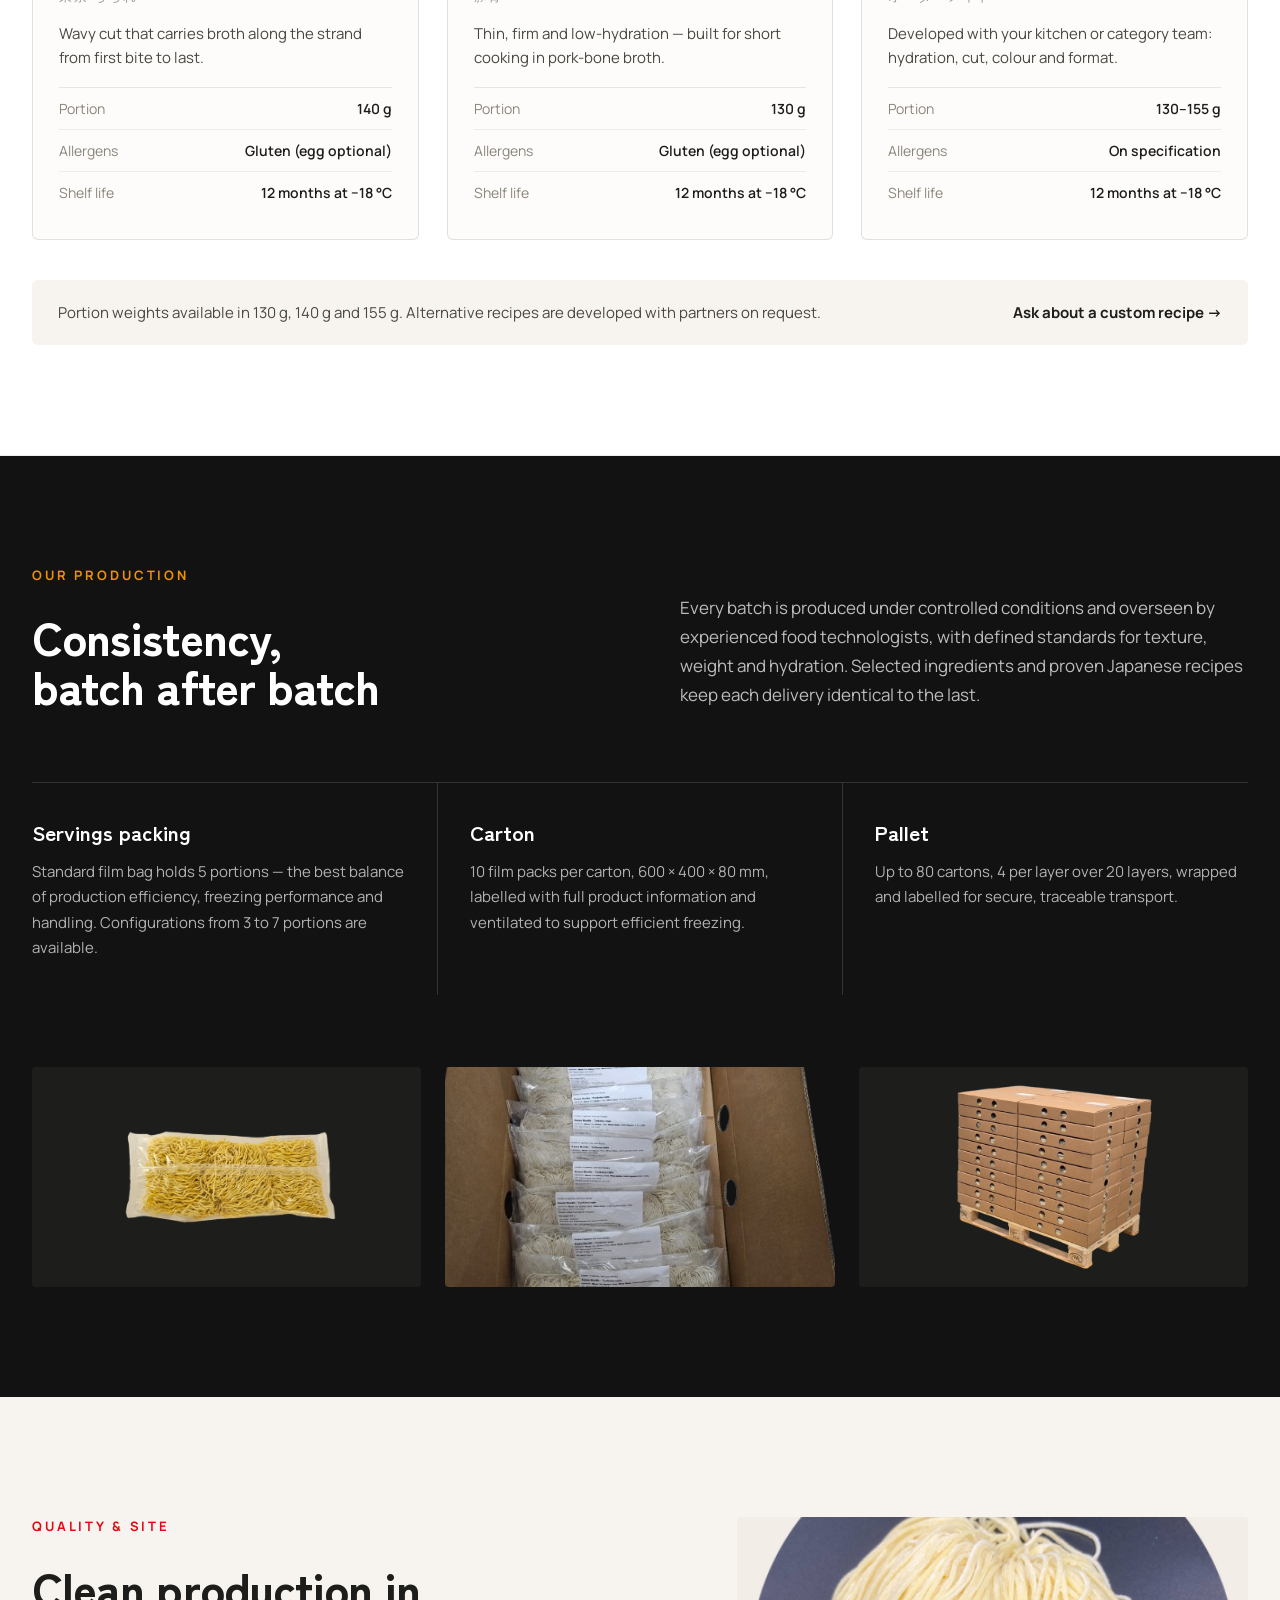
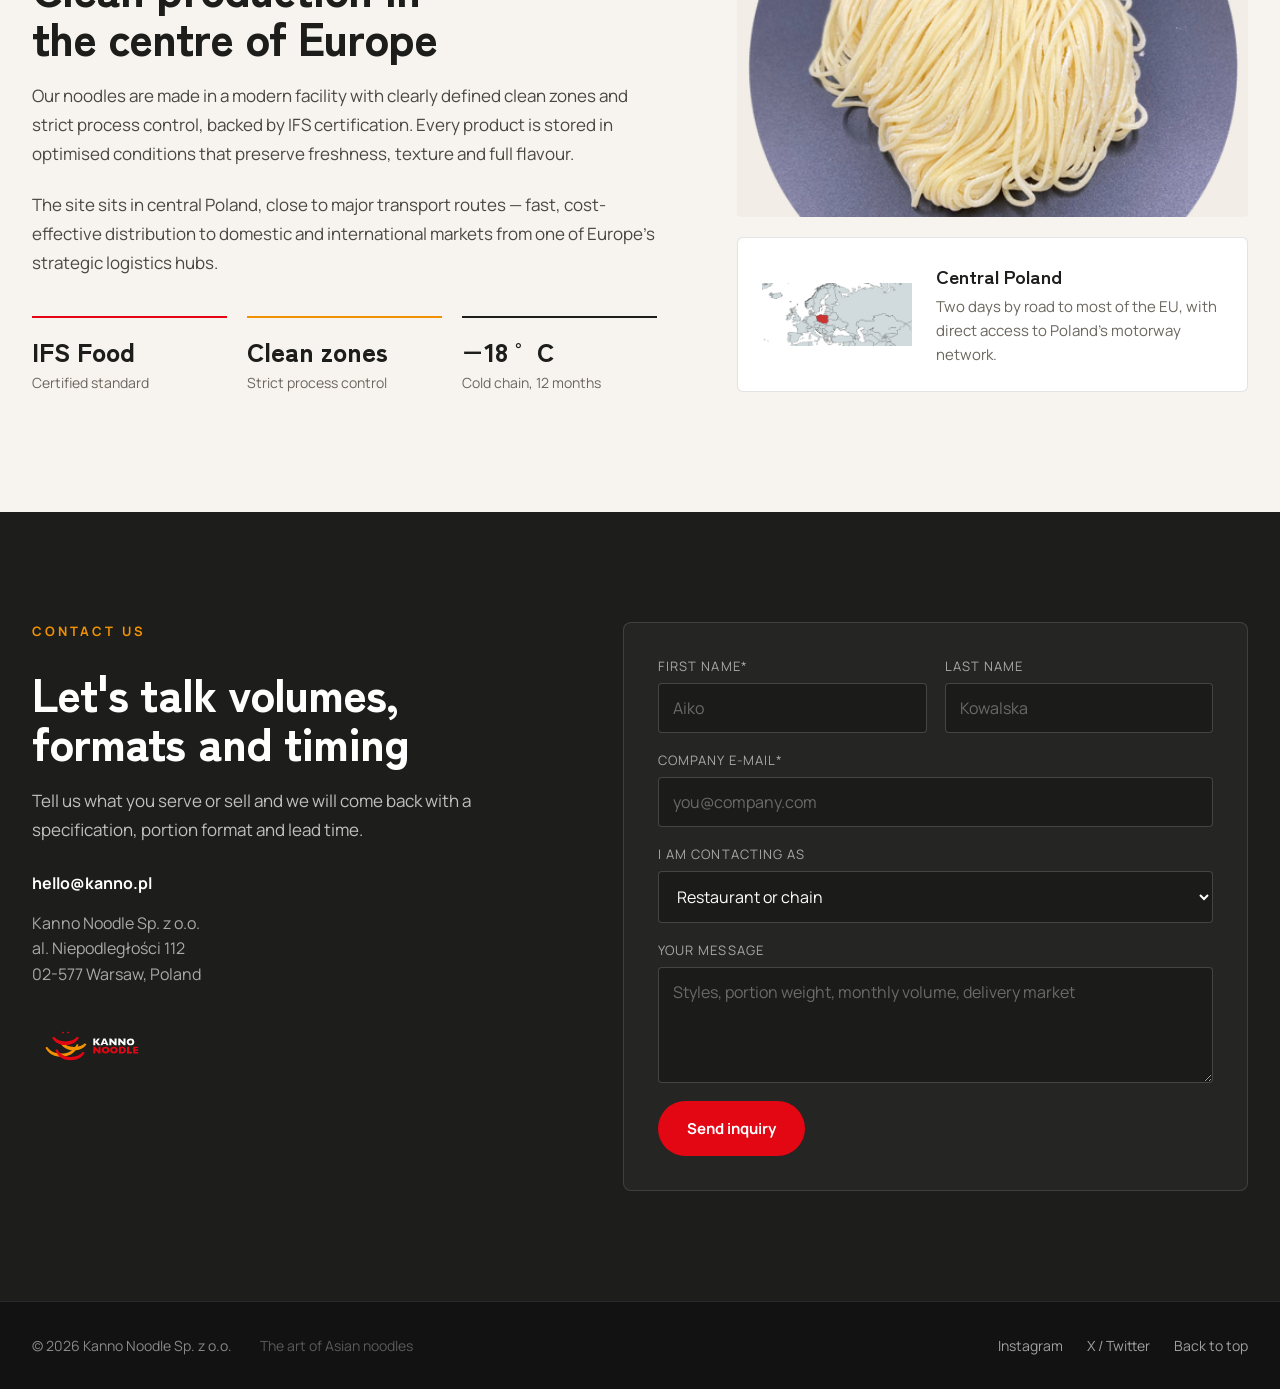
==== commit 4ab2518e: "Rebuild site from the uploaded design bundle The previous build was made from the older Direction A " ====
--- a/index.html
+++ b/index.html
@@ -2,186 +2,382 @@
 <html lang="en">
 <head>
   <meta charset="utf-8">
-  <title>Kanno Noodle — The art of Asian noodles</title>
+  <title>Kanno Noodle — The art of Japanese noodles, made in Europe</title>
   <meta name="viewport" content="width=device-width, initial-scale=1">
-  <meta name="description" content="Kanno Noodle is a joint venture between the Kanno family — producing Japanese noodles in Tokyo since 1949 — and a Polish family business. Authentic ramen, udon and soba for European kitchens. IFS Food certified.">
-  <meta property="og:title" content="Kanno Noodle — The art of Asian noodles">
-  <meta property="og:description" content="Authentic Japanese ramen, udon and soba, produced in Poland. A joint venture with the Kanno family of Tokyo, making noodles since 1949.">
+  <meta name="description" content="Japanese ramen noodles produced in central Poland by the Kanno family joint venture. Five styles, with or without egg, IFS Food certified, frozen with 12 months shelf life.">
+  <meta property="og:title" content="Kanno Noodle — The art of Japanese noodles, made in Europe">
+  <meta property="og:description" content="Seventy years of Kanno family craft, Japanese recipes and know-how, produced in central Poland for ramen kitchens and retail across Europe.">
   <meta property="og:type" content="website">
-  <meta property="og:image" content="assets/kanno-logo.png">
+  <meta property="og:image" content="assets/hero.jpg">
   <link rel="icon" type="image/svg+xml" href="assets/favicon.svg">
   <link rel="preconnect" href="https://fonts.googleapis.com">
   <link rel="preconnect" href="https://fonts.gstatic.com" crossorigin>
-  <link href="https://fonts.googleapis.com/css2?family=Cormorant+Garamond:ital,wght@0,300;0,400;0,500;1,300;1,400&family=Inter:wght@300;400;500;600&family=JetBrains+Mono:wght@400;500&display=swap" rel="stylesheet">
+  <link href="https://fonts.googleapis.com/css2?family=Manrope:wght@400;500;600;700;800&family=Zen+Kaku+Gothic+New:wght@500;700;900&display=swap" rel="stylesheet">
   <link rel="stylesheet" href="css/style.css">
 </head>
-<body class="intro-pending">
-
-  <!-- ===== Cinematic intro ===== -->
-  <div class="intro" id="intro" aria-hidden="true">
-    <div class="cine">
-      <div class="shot s1"><img src="https://images.unsplash.com/photo-1557872943-16a5ac26437e?w=1200&q=80&auto=format&fit=crop" alt=""></div>
-      <div class="shot s2"><img src="https://images.unsplash.com/photo-1569718212165-3a8278d5f624?w=900&q=80&auto=format&fit=crop" alt=""></div>
-      <div class="vignette"></div>
-    </div>
-    <div class="grain"></div>
-    <div class="bar top"></div>
-    <div class="bar bot"></div>
-    <div class="caption">
-      <div class="cap-line l1"><span class="inner">Tokyo · 1949 — Warsaw · today</span></div>
-      <div class="cap-line l2">
-        <span class="word w1"><span class="inner">The art</span></span>
-        <span class="word w2"><span class="inner">of Asian</span></span>
-        <span class="word w3"><span class="inner">noodles.</span></span>
-      </div>
-      <div class="cap-line l3"><span class="inner">A film by Kanno Noodle — Sc. 01</span></div>
-    </div>
-    <div class="logo-flash"><img src="assets/kanno-logo-white.svg" alt=""></div>
-    <div class="tick"><span class="dot"></span><span>REC · 24fps · KANNO/01</span></div>
-    <div class="stamp">麺 · ART OF NOODLES</div>
-    <button class="skip" id="intro-skip" type="button">Skip →</button>
+<body>
+
+<!-- ===== Header ===== -->
+<header class="site-header">
+  <div class="header-inner">
+    <a href="#top" class="brand"><img src="assets/logo.svg" alt="Kanno Noodle"></a>
+
+    <nav class="nav" id="nav" aria-label="Main">
+      <a href="#about">About</a>
+      <a href="#products">Noodles</a>
+      <a href="#production">Production</a>
+      <a href="#quality">Quality</a>
+      <a href="#contact">Contact</a>
+    </nav>
+
+    <div class="lang" aria-label="Language">
+      <span class="on">EN</span>
+      <span>PL</span>
+      <span>JA</span>
+    </div>
+
+    <a href="#contact" class="btn btn-red header-cta">Request a quote</a>
+
+    <button class="burger" id="burger" type="button" aria-label="Menu" aria-expanded="false" aria-controls="nav">
+      <span></span><span></span><span></span>
+    </button>
   </div>
-
-  <!-- ===== Navigation ===== -->
-  <header class="nav">
-    <div class="nav-inner">
-      <a href="#top" class="logo"><img src="assets/kanno-logo.svg" alt="Kanno Noodle"></a>
-      <nav class="nav-links sans" id="nav-links" aria-label="Main">
-        <a href="#about" data-i18n="nav.0">About</a>
-        <a href="#portfolio" data-i18n="nav.1">Portfolio</a>
-        <a href="#quality" data-i18n="nav.2">Quality</a>
-        <a href="#quality" data-i18n="nav.3">Production</a>
-        <a href="#contact" data-i18n="nav.4">Contact</a>
-      </nav>
-      <div class="nav-right">
-        <div class="lang" role="group" aria-label="Language">
-          <button type="button" data-lang="EN" class="on">EN</button>
-          <button type="button" data-lang="PL">PL</button>
-          <button type="button" data-lang="JP">JP</button>
-        </div>
-        <button class="burger" id="burger" type="button" aria-label="Menu" aria-expanded="false" aria-controls="nav-links">
-          <span></span><span></span>
-        </button>
-      </div>
-    </div>
-  </header>
-
-  <main id="top">
-
-    <!-- ===== Hero ===== -->
-    <section class="hero">
-      <div class="hero-grid">
-        <div>
-          <div class="hero-eyebrow mono">
-            <span class="line"></span><span data-i18n="heroEyebrow">Tokyo · 1949 — Warsaw · today</span>
-          </div>
-          <h1>
-            <span class="line-anim" data-i18n="heroTitle.0">The art of</span><br>
-            <span class="line-anim it" data-i18n="heroTitle.1">Asian</span><br>
-            <span class="line-anim" data-i18n="heroTitle.2">noodles.</span>
-          </h1>
-        </div>
-        <div class="hero-meta">
-          <p data-i18n="heroSub">Kanno Noodle is a joint venture between the Kanno family — producing Japanese noodles in Tokyo since 1949 — and a Polish family business. We bring authentic ramen, udon and soba to European kitchens.</p>
-          <div class="ctas">
-            <a class="btn" href="#contact"><span data-i18n="heroCta">Request a sample</span> →</a>
-            <a class="btn ghost" href="#about" data-i18n="heroCta2">About the company</a>
-          </div>
-        </div>
-      </div>
-      <div class="hero-figure" id="hero-figure">
-        <div class="reveal" data-delay="100"><div class="photo tall"><img src="https://images.unsplash.com/photo-1623341214825-9f4f963727da?w=900&q=80&auto=format&fit=crop" alt="Ramen close-up" loading="eager"><span class="cap">Ramen · close-up</span></div></div>
-        <div class="reveal" data-delay="200"><div class="photo hero-img"><img src="https://images.unsplash.com/photo-1557872943-16a5ac26437e?w=1200&q=80&auto=format&fit=crop" alt="Noodle bowl" loading="eager"><span class="cap">Hero · bowl</span></div></div>
-        <div class="reveal" data-delay="300"><div class="photo tall"><img src="https://images.unsplash.com/photo-1569718212165-3a8278d5f624?w=900&q=80&auto=format&fit=crop" alt="Production hands" loading="lazy"><span class="cap">Production · hands</span></div></div>
-      </div>
-    </section>
-
-    <!-- ===== Marquee ===== -->
-    <div class="marquee" aria-hidden="true">
-      <div class="marquee-track" id="marquee-track"></div>
-    </div>
-
-    <!-- ===== About / Story ===== -->
-    <section class="story" id="about">
-      <div class="section-head reveal">
-        <div class="lbl">— <span data-i18n="sectionStory">About us</span></div>
-        <h2 data-i18n="storyTitle">Three generations of noodle-making, brought to Europe.</h2>
-      </div>
-      <div class="story-grid">
-        <div class="reveal"><div class="photo tall"><img src="https://images.unsplash.com/photo-1513104890138-7c749659a591?w=900&q=80&auto=format&fit=crop" alt="Workshop" loading="lazy"><span class="cap">Workshop</span></div></div>
-        <div class="reveal" data-delay="120">
-          <p class="body" data-i18n="storyBody1">Kanno Noodle was founded as a joint venture between Mr. Yoshio Kanno, head of a Tokyo family business producing Japanese noodles since 1949, and a Polish family enterprise. The mission is simple: bring genuine Japanese noodle craft to the European market.</p>
-          <p class="body" data-i18n="storyBody2">Our recipes, technique and quality discipline come directly from Tokyo. Our production, logistics and people are based in Poland — close to our customers, on EU soil, ready to ship across the continent.</p>
-        </div>
-        <div class="reveal story-meta" data-delay="240" id="story-meta"></div>
-      </div>
-    </section>
-
-    <!-- ===== Quality / Process ===== -->
-    <section class="process" id="quality">
-      <div class="section-head reveal">
-        <div class="lbl">— <span data-i18n="sectionProcess">Quality</span></div>
-        <h2 data-i18n="processTitle">Authentic recipes, modern discipline.</h2>
-      </div>
-      <div class="process-sub reveal">
-        <p data-i18n="processSub">Every batch is produced under the supervision of qualified food technologists, to standards certified to IFS. The recipe is Japanese; the consistency, traceability and food-safety regime is European.</p>
-      </div>
-      <div class="grid" id="process-grid"></div>
-    </section>
-
-    <!-- ===== Portfolio ===== -->
-    <section class="biz" id="portfolio">
-      <div class="section-head reveal">
-        <div class="lbl">— <span data-i18n="sectionBiz">Portfolio</span></div>
-        <h2 data-i18n="bizTitle">Ramen, udon, soba — and what your kitchen needs next.</h2>
-      </div>
-      <div class="biz-grid">
-        <div class="reveal">
-          <p class="biz-sub" data-i18n="bizSub">Our portfolio covers the core Japanese noodle range, with the flexibility to develop bespoke products for restaurants, distributors and food-service partners across Europe.</p>
-          <div class="photo wide biz-photo"><img src="https://images.unsplash.com/photo-1614563637806-1d0e645e0940?w=1400&q=80&auto=format&fit=crop" alt="Noodle range" loading="lazy"><span class="cap">Portfolio · range</span></div>
-        </div>
-        <div class="reveal biz-points" data-delay="150" id="biz-points"></div>
-      </div>
-    </section>
-
-    <!-- ===== Contact ===== -->
-    <section class="contact" id="contact">
-      <div class="row">
-        <h2 id="contact-title"><span>Talk to </span><span class="it">us.</span></h2>
-        <div class="right">
-          <p data-i18n="contactSub">Distributors, restaurants, food-service operators — we answer every inquiry. Tell us what you need and where you cook.</p>
-          <a class="btn" href="mailto:office@kanno.pl"><span data-i18n="contactCta">Send an inquiry</span> →</a>
-          <div class="mono contact-mail">office@kanno.pl</div>
-        </div>
-      </div>
-    </section>
-  </main>
-
-  <!-- ===== Footer ===== -->
-  <footer class="foot">
-    <div>
-      <img class="foot-logo" src="assets/kanno-logo-white.svg" alt="Kanno Noodle">
-      <p class="foot-tag" data-i18n="footTag">Kanno Noodle is a joint venture between the Kanno family — producing Japanese noodles in Tokyo since 1949 — and a Polish family business.</p>
-      <div class="copy">© Kanno Noodle Sp. z o.o. 2026</div>
-    </div>
-    <div>
-      <h5 data-i18n="footAddress">Address</h5>
-      <p>Kanno Noodle Sp. z o.o.<br>al. Niepodległości 112<br><span data-i18n="addrCity">02-577 Warszawa, Poland</span></p>
-      <p class="foot-dim" data-i18n="production">Production · central Poland</p>
-    </div>
-    <div>
-      <h5 data-i18n="footContact">Contact</h5>
-      <p><a href="mailto:office@kanno.pl">office@kanno.pl</a></p>
-      <p class="foot-gap"><a href="https://www.kanno.pl" target="_blank" rel="noopener">www.kanno.pl</a></p>
-    </div>
-    <div>
-      <h5 data-i18n="footQuality">Quality</h5>
-      <p>IFS Food certified</p>
-      <p class="foot-dim foot-gap" data-i18n="footTrace">Full traceability</p>
-    </div>
-  </footer>
-
-  <script src="js/i18n.js"></script>
-  <script src="js/main.js"></script>
+</header>
+
+<main>
+
+  <!-- ===== Hero ===== -->
+  <section id="top" class="hero">
+    <img class="hero-bg" src="assets/hero.jpg" alt="">
+    <div class="hero-shade"></div>
+    <div class="hero-inner">
+      <div class="eyebrow eyebrow-orange" data-reveal>
+        <span class="rule"></span>Tokyo 1949 · Made in Poland
+      </div>
+      <h1 data-reveal>The art of Japanese noodles, made in&nbsp;Europe</h1>
+      <p class="hero-lead" data-reveal>Seventy years of Kanno family craft, Japanese recipes and know-how, produced in central Poland at the heart of Europe's logistics network — supplying ramen kitchens and retail with frozen noodles of consistent, chef-grade texture.</p>
+      <div class="hero-actions" data-reveal>
+        <a href="#contact" class="btn btn-red btn-lg">Talk to our sales team</a>
+        <a href="#products" class="btn btn-outline btn-lg">See the noodle range</a>
+      </div>
+    </div>
+  </section>
+
+  <!-- ===== Stats ===== -->
+  <section class="stats">
+    <div class="stats-inner">
+      <div class="stat">
+        <div class="stat-value">1949</div>
+        <div class="stat-label">Kanno family since</div>
+      </div>
+      <div class="stat">
+        <div class="stat-value">500+ t</div>
+        <div class="stat-label">Annual capacity</div>
+      </div>
+      <div class="stat">
+        <div class="stat-value">3.5 M</div>
+        <div class="stat-label">Portions per year</div>
+      </div>
+      <div class="stat stat-cert">
+        <img src="assets/ifs-food.png" alt="IFS Food certified">
+        <div class="stat-label">Certified<br>food safety</div>
+      </div>
+    </div>
+  </section>
+
+  <!-- ===== About ===== -->
+  <section id="about" class="about section-pad">
+    <div class="about-grid">
+      <div data-reveal>
+        <div class="eyebrow eyebrow-red">About us</div>
+        <h2>A Tokyo legacy with a Polish address</h2>
+        <p class="body-text">For over 70 years the Kanno family has perfected noodle-making in the heart of Tokyo. Since 1949 their precision has supplied thousands of restaurants across Japan, Asia, North America and Australia — grounded in craftsmanship and a clear mission: safe, high-quality products that carry noodle culture forward.</p>
+        <p class="body-text">The joint venture between Mr. Yoshio Kanno and a Polish family business opened a new chapter. An independent production site was established in Poland, built on Kanno's recipes, standards and the support of their food technologists — the authenticity of Japanese noodles, built on tradition and mutual trust.</p>
+        <div class="about-flags">
+          <img src="assets/japan-poland.png" alt="Japan and Poland">
+          <div>Japanese recipes and technology. European production, service and supply.</div>
+        </div>
+      </div>
+      <div class="about-media" data-reveal>
+        <img class="about-hero-img" src="assets/noodles-board.jpg" alt="Fresh noodles on a wooden board" loading="lazy">
+        <div class="about-media-pair">
+          <img src="assets/wheat-flour.jpg" alt="Selected wheat flour" loading="lazy">
+          <img src="assets/ramen-shop-night.png" alt="Ramen shop at night" loading="lazy">
+        </div>
+      </div>
+    </div>
+  </section>
+
+  <!-- ===== Products ===== -->
+  <section id="products" class="products">
+    <div class="products-inner">
+      <div class="products-head">
+        <div data-reveal>
+          <div class="eyebrow eyebrow-red">Noodle portfolio</div>
+          <h2>Five styles, with or without egg</h2>
+          <p class="body-text">Every style follows a traditional Japanese recipe and the same production standard. Formats, portion weights and packaging are adapted to each partner.</p>
+        </div>
+        <div class="filters" id="filters" role="group" aria-label="Egg variant" data-reveal>
+          <button type="button" class="chip on" data-filter="all">Both variants</button>
+          <button type="button" class="chip" data-filter="egg">With egg</button>
+          <button type="button" class="chip" data-filter="noegg">Without egg</button>
+        </div>
+      </div>
+
+      <div class="product-grid">
+
+        <article class="card" data-reveal>
+          <div class="card-media">
+            <img src="assets/prod-sapporo.png" alt="Sapporo style noodles" loading="lazy">
+            <span class="badge">With or without egg</span>
+          </div>
+          <div class="card-body">
+            <div class="card-title">
+              <h3>Sapporo style</h3>
+              <div class="card-jp">札幌</div>
+            </div>
+            <p class="card-blurb">Springy medium-thick curls that hold body in rich miso and shoyu broths.</p>
+            <dl class="spec">
+              <div><dt>Portion</dt><dd>130 g</dd></div>
+              <div><dt>Allergens</dt><dd class="allergens">Gluten (egg optional)</dd></div>
+              <div><dt>Shelf life</dt><dd>12 months at −18 °C</dd></div>
+            </dl>
+          </div>
+        </article>
+
+        <article class="card" data-reveal>
+          <div class="card-media">
+            <img src="assets/prod-temomi.png" alt="Temomi style noodles" loading="lazy">
+            <span class="badge">With or without egg</span>
+          </div>
+          <div class="card-body">
+            <div class="card-title">
+              <h3>Temomi style</h3>
+              <div class="card-jp">手揉み</div>
+            </div>
+            <p class="card-blurb">Hand-crimped irregular strands with a chewy bite that grips thicker broths.</p>
+            <dl class="spec">
+              <div><dt>Portion</dt><dd>155 g</dd></div>
+              <div><dt>Allergens</dt><dd class="allergens">Gluten (egg optional)</dd></div>
+              <div><dt>Shelf life</dt><dd>12 months at −18 °C</dd></div>
+            </dl>
+          </div>
+        </article>
+
+        <article class="card" data-reveal>
+          <div class="card-media">
+            <img src="assets/prod-tokyo-straight.png" alt="Tokyo straight noodles" loading="lazy">
+            <span class="badge">With or without egg</span>
+          </div>
+          <div class="card-body">
+            <div class="card-title">
+              <h3>Tokyo straight</h3>
+              <div class="card-jp">東京 ストレート</div>
+            </div>
+            <p class="card-blurb">Clean straight strands, the classic pairing for clear shoyu and shio ramen.</p>
+            <dl class="spec">
+              <div><dt>Portion</dt><dd>140 g</dd></div>
+              <div><dt>Allergens</dt><dd class="allergens">Gluten (egg optional)</dd></div>
+              <div><dt>Shelf life</dt><dd>12 months at −18 °C</dd></div>
+            </dl>
+          </div>
+        </article>
+
+        <article class="card" data-reveal>
+          <div class="card-media">
+            <img src="assets/prod-tokyo-wavy.png" alt="Tokyo wavy noodles" loading="lazy">
+            <span class="badge">With or without egg</span>
+          </div>
+          <div class="card-body">
+            <div class="card-title">
+              <h3>Tokyo wavy</h3>
+              <div class="card-jp">東京 ちぢれ</div>
+            </div>
+            <p class="card-blurb">Wavy cut that carries broth along the strand from first bite to last.</p>
+            <dl class="spec">
+              <div><dt>Portion</dt><dd>140 g</dd></div>
+              <div><dt>Allergens</dt><dd class="allergens">Gluten (egg optional)</dd></div>
+              <div><dt>Shelf life</dt><dd>12 months at −18 °C</dd></div>
+            </dl>
+          </div>
+        </article>
+
+        <article class="card" data-reveal>
+          <div class="card-media">
+            <img src="assets/prod-tonkotsu.png" alt="Tonkotsu style noodles" loading="lazy">
+            <span class="badge">With or without egg</span>
+          </div>
+          <div class="card-body">
+            <div class="card-title">
+              <h3>Tonkotsu style</h3>
+              <div class="card-jp">豚骨</div>
+            </div>
+            <p class="card-blurb">Thin, firm and low-hydration — built for short cooking in pork-bone broth.</p>
+            <dl class="spec">
+              <div><dt>Portion</dt><dd>130 g</dd></div>
+              <div><dt>Allergens</dt><dd class="allergens">Gluten (egg optional)</dd></div>
+              <div><dt>Shelf life</dt><dd>12 months at −18 °C</dd></div>
+            </dl>
+          </div>
+        </article>
+
+        <article class="card card-custom" data-reveal>
+          <div class="card-media">
+            <img src="assets/prod-custom.png" alt="Custom recipe noodles" loading="lazy">
+            <span class="badge badge-dark">Made to brief</span>
+          </div>
+          <div class="card-body">
+            <div class="card-title">
+              <h3>Custom recipe</h3>
+              <div class="card-jp">オーダーメイド</div>
+            </div>
+            <p class="card-blurb">Developed with your kitchen or category team: hydration, cut, colour and format.</p>
+            <dl class="spec">
+              <div><dt>Portion</dt><dd>130–155 g</dd></div>
+              <div><dt>Allergens</dt><dd>On specification</dd></div>
+              <div><dt>Shelf life</dt><dd>12 months at −18 °C</dd></div>
+            </dl>
+          </div>
+        </article>
+
+      </div>
+
+      <div class="products-note" data-reveal>
+        <span>Portion weights available in 130 g, 140 g and 155 g. Alternative recipes are developed with partners on request.</span>
+        <a href="#contact">Ask about a custom recipe →</a>
+      </div>
+    </div>
+  </section>
+
+  <!-- ===== Production ===== -->
+  <section id="production" class="production">
+    <div class="production-inner">
+      <div class="production-head">
+        <div data-reveal>
+          <div class="eyebrow eyebrow-orange">Our production</div>
+          <h2>Consistency, batch after batch</h2>
+        </div>
+        <p class="production-lead" data-reveal>Every batch is produced under controlled conditions and overseen by experienced food technologists, with defined standards for texture, weight and hydration. Selected ingredients and proven Japanese recipes keep each delivery identical to the last.</p>
+      </div>
+
+      <div class="packing">
+        <div class="packing-item" data-reveal>
+          <h3>Servings packing</h3>
+          <p>Standard film bag holds 5 portions — the best balance of production efficiency, freezing performance and handling. Configurations from 3 to 7 portions are available.</p>
+        </div>
+        <div class="packing-item" data-reveal>
+          <h3>Carton</h3>
+          <p>10 film packs per carton, 600 × 400 × 80 mm, labelled with full product information and ventilated to support efficient freezing.</p>
+        </div>
+        <div class="packing-item" data-reveal>
+          <h3>Pallet</h3>
+          <p>Up to 80 cartons, 4 per layer over 20 layers, wrapped and labelled for secure, traceable transport.</p>
+        </div>
+      </div>
+
+      <div class="packing-media">
+        <img class="contain" src="assets/pack-film.png" alt="Film pack of five portions" loading="lazy" data-reveal>
+        <img src="assets/pack-carton.png" alt="Carton with labelled packs" loading="lazy" data-reveal>
+        <img class="contain" src="assets/pack-pallet.png" alt="Wrapped pallet" loading="lazy" data-reveal>
+      </div>
+    </div>
+  </section>
+
+  <!-- ===== Quality ===== -->
+  <section id="quality" class="quality section-pad">
+    <div class="quality-grid">
+      <div data-reveal>
+        <div class="eyebrow eyebrow-red">Quality &amp; site</div>
+        <h2>Clean production in the centre of Europe</h2>
+        <p class="body-text">Our noodles are made in a modern facility with clearly defined clean zones and strict process control, backed by IFS certification. Every product is stored in optimised conditions that preserve freshness, texture and full flavour.</p>
+        <p class="body-text">The site sits in central Poland, close to major transport routes — fast, cost-effective distribution to domestic and international markets from one of Europe's strategic logistics hubs.</p>
+        <div class="quality-stats">
+          <div class="qs qs-red">
+            <div class="qs-value">IFS Food</div>
+            <div class="qs-label">Certified standard</div>
+          </div>
+          <div class="qs qs-orange">
+            <div class="qs-value">Clean zones</div>
+            <div class="qs-label">Strict process control</div>
+          </div>
+          <div class="qs qs-ink">
+            <div class="qs-value">−18 °C</div>
+            <div class="qs-label">Cold chain, 12 months</div>
+          </div>
+        </div>
+      </div>
+      <div class="quality-media" data-reveal>
+        <img class="quality-photo" src="assets/kanno-noodles.png" alt="Kanno noodles" loading="lazy">
+        <div class="map-card">
+          <img src="assets/map-europe.png" alt="Central Poland on the map of Europe" loading="lazy">
+          <div>
+            <div class="map-title">Central Poland</div>
+            <div class="map-text">Two days by road to most of the EU, with direct access to Poland's motorway network.</div>
+          </div>
+        </div>
+      </div>
+    </div>
+  </section>
+
+  <!-- ===== Contact ===== -->
+  <section id="contact" class="contact">
+    <div class="contact-inner">
+      <div class="contact-info" data-reveal>
+        <div class="eyebrow eyebrow-orange">Contact us</div>
+        <h2>Let's talk volumes, formats and timing</h2>
+        <p class="contact-lead">Tell us what you serve or sell and we will come back with a specification, portion format and lead time.</p>
+        <div class="contact-details">
+          <a class="contact-mail" href="mailto:hello@kanno.pl">hello@kanno.pl</a>
+          <div class="contact-addr">Kanno Noodle Sp. z o.o.<br>al. Niepodległości 112<br>02-577 Warsaw, Poland</div>
+        </div>
+        <img class="contact-logo" src="assets/logo-white.svg" alt="Kanno Noodle">
+      </div>
+
+      <form class="contact-form" id="contact-form" data-reveal novalidate>
+        <div class="field-row">
+          <label>First name*
+            <input name="firstName" required placeholder="Aiko">
+          </label>
+          <label>Last name
+            <input name="lastName" placeholder="Kowalska">
+          </label>
+        </div>
+        <label>Company e-mail*
+          <input name="email" type="email" required placeholder="you@company.com">
+        </label>
+        <label>I am contacting as
+          <select name="role">
+            <option>Restaurant or chain</option>
+            <option>Retail / grocery</option>
+            <option>Distributor or importer</option>
+            <option>Private label</option>
+            <option>Other</option>
+          </select>
+        </label>
+        <label>Your message
+          <textarea name="message" rows="4" placeholder="Styles, portion weight, monthly volume, delivery market"></textarea>
+        </label>
+        <button type="submit" class="btn btn-red btn-submit" id="submit-btn">Send inquiry</button>
+        <p class="form-note" id="form-note" role="status" hidden></p>
+      </form>
+    </div>
+  </section>
+
+</main>
+
+<!-- ===== Footer ===== -->
+<footer class="site-footer">
+  <div class="footer-inner">
+    <span>© 2026 Kanno Noodle Sp. z o.o.</span>
+    <span class="footer-tag">The art of Asian noodles</span>
+    <div class="footer-links">
+      <a href="https://www.instagram.com/kannoseimenjo/" target="_blank" rel="noopener">Instagram</a>
+      <a href="https://twitter.com/kannoseimenjo" target="_blank" rel="noopener">X / Twitter</a>
+      <a href="#top">Back to top</a>
+    </div>
+  </div>
+</footer>
+
+<script src="js/main.js"></script>
 </body>
 </html>
--- a/css/style.css
+++ b/css/style.css
@@ -1,18 +1,28 @@
 /* ==========================================================================
    Kanno Noodle — kanno.pl
-   Direction A · Editorial / Wabi
-   Quiet, type-led. Off-white with red & orange used sparingly.
+   B2B site: Japanese noodles produced in central Poland.
    ========================================================================== */
 
 :root {
-  --bg: #fbfaf7;
-  --bg-2: #f3efe8;
-  --ink: #1a1714;
-  --ink-2: #3a3328;
-  --red: #E2231A;
-  --orange: #F39200;
-  --line: rgba(26, 23, 20, 0.14);
-  --pad-x: 56px;
+  --cream: #F7F4EF;
+  --cream-2: #F2EEE7;
+  --white: #ffffff;
+  --off-white: #FDFCFA;
+  --ink: #1d1d1b;
+  --ink-deep: #121212;
+  --body: #4a4741;
+  --muted: #6b665e;
+  --muted-2: #8b857b;
+  --muted-3: #a09a90;
+  --muted-4: #b5b0a7;
+  --red: #e30613;
+  --orange: #f39200;
+  --hair: rgba(29, 29, 27, 0.12);
+  --hair-soft: rgba(29, 29, 27, 0.08);
+  --hair-dark: rgba(255, 255, 255, 0.14);
+  --wrap: 1280px;
+  --gut: 32px;
+  --display: 'Zen Kaku Gothic New', 'Manrope', system-ui, sans-serif;
 }
 
 *, *::before, *::after { box-sizing: border-box; }
@@ -21,930 +31,835 @@
 
 body {
   margin: 0;
-  font-family: 'Cormorant Garamond', 'Times New Roman', serif;
+  font-family: 'Manrope', system-ui, -apple-system, sans-serif;
   color: var(--ink);
-  background: var(--bg);
+  background: var(--cream);
+  overflow-x: hidden;
   -webkit-font-smoothing: antialiased;
 }
 
+img { max-width: 100%; }
+
+h1, h2, h3 { font-family: var(--display); margin: 0; }
+
+a { text-decoration: none; }
+
 ::selection { background: var(--red); color: #fff; }
 
-img { max-width: 100%; }
-
-.mono {
-  font-family: 'JetBrains Mono', ui-monospace, monospace;
-  letter-spacing: 0.04em;
+.section-pad {
+  max-width: var(--wrap);
+  margin: 0 auto;
+  padding: 120px var(--gut);
+}
+
+/* ---------- Shared type ---------- */
+
+.eyebrow {
+  font-size: 13px;
+  font-weight: 700;
+  letter-spacing: 0.22em;
   text-transform: uppercase;
-  font-size: 11px;
-}
-
-.sans { font-family: 'Inter', 'Helvetica Neue', sans-serif; }
-
-section { padding: 0 var(--pad-x); }
-
-/* ==========================================================================
-   Navigation
-   ========================================================================== */
-
-.nav {
+  display: flex;
+  align-items: center;
+  gap: 14px;
+}
+
+.eyebrow-red { color: var(--red); }
+.eyebrow-orange { color: var(--orange); }
+
+.eyebrow .rule {
+  width: 46px;
+  height: 2px;
+  background: var(--red);
+  display: block;
+  flex: none;
+}
+
+h2 {
+  font-weight: 900;
+  font-size: clamp(34px, 3.6vw, 54px);
+  line-height: 1.06;
+  letter-spacing: -0.02em;
+  text-wrap: balance;
+  margin-top: 28px;
+}
+
+.body-text {
+  font-size: 17px;
+  line-height: 1.7;
+  color: var(--body);
+  margin: 22px 0 0;
+}
+
+/* ---------- Buttons ---------- */
+
+.btn {
+  display: inline-block;
+  border-radius: 999px;
+  font-size: 14px;
+  font-weight: 700;
+  padding: 11px 20px;
+  border: 1px solid transparent;
+  cursor: pointer;
+  transition: background 0.2s ease, color 0.2s ease, border-color 0.2s ease;
+  font-family: inherit;
+}
+
+.btn-lg { font-size: 15px; padding: 16px 30px; }
+
+.btn-red { background: var(--red); color: #fff; }
+.btn-red:hover { background: var(--ink); color: #fff; }
+.btn-lg.btn-red:hover { background: var(--orange); }
+
+.btn-outline { border-color: rgba(255, 255, 255, 0.35); color: #fff; }
+.btn-outline:hover { border-color: #fff; background: rgba(255, 255, 255, 0.08); }
+
+/* ==========================================================================
+   Header
+   ========================================================================== */
+
+.site-header {
   position: sticky;
   top: 0;
   z-index: 50;
-  background: var(--bg);
-  border-bottom: 1px solid var(--line);
-}
-
-.nav-inner {
-  display: flex;
-  align-items: center;
-  justify-content: space-between;
-  padding: 18px var(--pad-x);
-  gap: 24px;
-}
-
-.logo { height: 40px; display: block; }
-.logo img { height: 100%; width: auto; display: block; }
-
-.nav-links { display: flex; gap: 32px; }
-
-.nav-links a {
-  color: var(--ink);
-  text-decoration: none;
-  font-family: 'Inter', sans-serif;
-  font-size: 13px;
-  letter-spacing: 0.02em;
-}
-
-.nav-links a:hover { color: var(--red); }
-
-.nav-right { display: flex; align-items: center; gap: 16px; }
+  background: rgba(247, 244, 239, 0.92);
+  backdrop-filter: blur(12px);
+  border-bottom: 1px solid rgba(29, 29, 27, 0.1);
+}
+
+.header-inner {
+  max-width: var(--wrap);
+  margin: 0 auto;
+  padding: 14px var(--gut);
+  display: flex;
+  align-items: center;
+  gap: 32px;
+}
+
+.brand { display: flex; align-items: center; }
+.brand img { height: 44px; width: auto; display: block; }
+
+.nav {
+  display: flex;
+  align-items: center;
+  gap: 28px;
+  margin-left: auto;
+  font-size: 14px;
+  font-weight: 600;
+  letter-spacing: 0.01em;
+}
+
+.nav a { color: var(--ink); }
+.nav a:hover { color: var(--red); }
 
 .lang {
   display: flex;
-  gap: 0;
-  border: 1px solid var(--line);
-  border-radius: 999px;
-  overflow: hidden;
-}
-
-.lang button {
-  background: transparent;
-  border: 0;
-  padding: 8px 14px;
-  font-family: 'JetBrains Mono', monospace;
-  font-size: 10.5px;
-  letter-spacing: 0.18em;
-  color: var(--ink);
-  cursor: pointer;
-}
-
-.lang button.on { background: var(--ink); color: var(--bg); }
+  align-items: center;
+  gap: 8px;
+  padding-left: 20px;
+  border-left: 1px solid rgba(29, 29, 27, 0.14);
+  font-size: 12px;
+  font-weight: 700;
+  letter-spacing: 0.08em;
+  color: var(--muted-4);
+}
+
+.lang .on { color: var(--ink); }
 
 .burger {
   display: none;
   flex-direction: column;
   justify-content: center;
-  gap: 6px;
-  width: 40px;
-  height: 40px;
-  padding: 8px;
+  gap: 5px;
+  width: 42px;
+  height: 42px;
+  margin-left: auto;
+  padding: 10px;
   background: transparent;
-  border: 1px solid var(--line);
+  border: 1px solid var(--hair);
   border-radius: 999px;
   cursor: pointer;
 }
 
 .burger span {
   display: block;
-  height: 1.5px;
+  height: 2px;
   background: var(--ink);
-  transition: transform 0.3s cubic-bezier(.2,.7,.2,1);
-}
-
-.burger[aria-expanded="true"] span:nth-child(1) { transform: translateY(3.75px) rotate(45deg); }
-.burger[aria-expanded="true"] span:nth-child(2) { transform: translateY(-3.75px) rotate(-45deg); }
+  border-radius: 2px;
+  transition: transform 0.25s ease, opacity 0.25s ease;
+}
+
+.burger[aria-expanded="true"] span:nth-child(1) { transform: translateY(7px) rotate(45deg); }
+.burger[aria-expanded="true"] span:nth-child(2) { opacity: 0; }
+.burger[aria-expanded="true"] span:nth-child(3) { transform: translateY(-7px) rotate(-45deg); }
 
 /* ==========================================================================
    Hero
    ========================================================================== */
 
-.hero { padding-top: 80px; padding-bottom: 96px; }
-
-.hero-grid {
-  display: grid;
-  grid-template-columns: 1.2fr 1fr;
-  gap: 56px;
-  align-items: end;
-}
-
-.hero h1 {
-  font-size: clamp(72px, 10vw, 184px);
-  font-weight: 400;
-  line-height: 0.9;
-  letter-spacing: -0.025em;
-  margin: 28px 0 0;
-}
-
-.hero h1 .it { font-style: italic; font-weight: 300; color: var(--red); }
-
-.hero-eyebrow { display: flex; align-items: center; gap: 14px; }
-.hero-eyebrow .line { flex: 0 0 60px; height: 1px; background: var(--ink); }
-
-.hero-meta {
-  display: flex;
-  flex-direction: column;
-  gap: 28px;
-  align-self: end;
-  padding-bottom: 14px;
-}
-
-.hero-meta p {
-  font-size: 19px;
-  line-height: 1.5;
-  max-width: 40ch;
-  margin: 0;
-  color: var(--ink-2);
-  font-family: 'Inter', sans-serif;
-  font-weight: 300;
-}
-
-.ctas { display: flex; gap: 12px; flex-wrap: wrap; }
-
-.btn {
-  font-family: 'Inter', sans-serif;
-  font-size: 13px;
-  padding: 14px 22px;
-  border-radius: 999px;
-  border: 1px solid var(--ink);
-  background: var(--ink);
-  color: var(--bg);
-  text-decoration: none;
-  cursor: pointer;
-  letter-spacing: 0.02em;
-  display: inline-block;
-}
-
-.btn.ghost { background: transparent; color: var(--ink); }
-.btn:hover { background: var(--red); border-color: var(--red); color: #fff; }
-
-.hero-figure {
-  margin-top: 64px;
-  display: grid;
-  grid-template-columns: 1fr 1.4fr 1fr;
-  gap: 16px;
-  align-items: stretch;
-  transform: translateY(var(--p, 0px));
-  will-change: transform;
-}
-
-/* ==========================================================================
-   Photos
-   ========================================================================== */
-
-.photo {
+.hero {
   position: relative;
+  min-height: 88vh;
+  display: flex;
+  align-items: flex-end;
+  background: var(--ink-deep);
   overflow: hidden;
-  background: var(--bg-2);
-  border: 1px solid var(--line);
-}
-
-.photo img {
+}
+
+.hero-bg {
+  position: absolute;
+  inset: 0;
   width: 100%;
   height: 100%;
   object-fit: cover;
-  display: block;
-  transition: transform 1.4s cubic-bezier(.2,.7,.2,1), filter 0.8s;
-  transform: scale(1.04);
-  filter: saturate(0.95);
-}
-
-.reveal.in .photo img { transform: scale(1); }
-.photo:hover img { transform: scale(1.06); filter: saturate(1.05); }
-
-.photo.tall { aspect-ratio: 3/4; }
-.photo.wide { aspect-ratio: 4/3; }
-.photo.hero-img { aspect-ratio: 1/1.15; }
-.photo.step-img { aspect-ratio: 4/5; margin-top: 24px; }
-
-.photo .cap {
+  opacity: 0.55;
+}
+
+.hero-shade {
   position: absolute;
-  left: 12px;
-  bottom: 12px;
-  background: rgba(26, 23, 20, 0.78);
-  color: var(--bg);
-  padding: 4px 8px;
-  font-family: 'JetBrains Mono', monospace;
-  font-size: 10px;
-  letter-spacing: 0.18em;
+  inset: 0;
+  background: linear-gradient(90deg, rgba(10, 10, 10, 0.94) 0%, rgba(10, 10, 10, 0.72) 45%, rgba(10, 10, 10, 0.15) 100%);
+}
+
+.hero-inner {
+  position: relative;
+  max-width: var(--wrap);
+  margin: 0 auto;
+  width: 100%;
+  padding: 120px var(--gut) 72px;
+  display: grid;
+  gap: 36px;
+}
+
+.hero h1 {
+  font-weight: 900;
+  font-size: clamp(44px, 6vw, 88px);
+  line-height: 0.98;
+  letter-spacing: -0.02em;
+  color: #fff;
+  max-width: 15ch;
+  text-wrap: balance;
+}
+
+.hero-lead {
+  font-size: 19px;
+  line-height: 1.6;
+  color: rgba(255, 255, 255, 0.78);
+  margin: 0;
+  max-width: 56ch;
+}
+
+.hero-actions {
+  display: flex;
+  flex-wrap: wrap;
+  gap: 14px;
+  align-items: center;
+}
+
+/* ==========================================================================
+   Stats
+   ========================================================================== */
+
+.stats { background: var(--ink); color: #fff; }
+
+.stats-inner {
+  max-width: var(--wrap);
+  margin: 0 auto;
+  padding: 0 var(--gut);
+  display: grid;
+  grid-template-columns: repeat(4, 1fr);
+}
+
+.stat {
+  padding: 34px 28px;
+  border-right: 1px solid rgba(255, 255, 255, 0.12);
+}
+
+.stat:first-child { padding-left: 0; }
+.stat:last-child { padding-right: 0; border-right: 0; }
+
+.stat-value {
+  font-family: var(--display);
+  font-weight: 900;
+  font-size: 40px;
+  color: var(--orange);
+  line-height: 1;
+}
+
+.stat-label {
+  font-size: 13px;
+  letter-spacing: 0.1em;
   text-transform: uppercase;
-  backdrop-filter: blur(4px);
-}
-
-/* ==========================================================================
-   Marquee
-   ========================================================================== */
-
-.marquee {
-  border-top: 1px solid var(--line);
-  border-bottom: 1px solid var(--line);
-  padding: 16px 0;
+  color: rgba(255, 255, 255, 0.6);
+  margin-top: 10px;
+}
+
+.stat-cert { display: flex; align-items: center; gap: 18px; }
+.stat-cert img { height: 46px; width: auto; background: #fff; padding: 6px 10px; border-radius: 6px; }
+.stat-cert .stat-label { margin-top: 0; }
+
+/* ==========================================================================
+   About
+   ========================================================================== */
+
+.about-grid {
+  display: grid;
+  grid-template-columns: 1fr 1fr;
+  gap: 80px;
+  align-items: start;
+}
+
+.about-flags {
+  display: flex;
+  gap: 20px;
+  align-items: center;
+  margin-top: 36px;
+}
+
+.about-flags img { height: 88px; width: auto; }
+
+.about-flags div {
+  font-size: 15px;
+  line-height: 1.6;
+  color: var(--muted);
+  max-width: 30ch;
+}
+
+.about-media { display: grid; gap: 20px; }
+
+.about-hero-img {
+  width: 100%;
+  height: 420px;
+  object-fit: cover;
+  border-radius: 4px;
+}
+
+.about-media-pair {
+  display: grid;
+  grid-template-columns: 1fr 1fr;
+  gap: 20px;
+}
+
+.about-media-pair img {
+  width: 100%;
+  height: 220px;
+  object-fit: cover;
+  border-radius: 4px;
+}
+
+/* ==========================================================================
+   Products
+   ========================================================================== */
+
+.products {
+  background: var(--white);
+  border-top: 1px solid var(--hair-soft);
+  border-bottom: 1px solid var(--hair-soft);
+}
+
+.products-inner {
+  max-width: var(--wrap);
+  margin: 0 auto;
+  padding: 110px var(--gut);
+}
+
+.products-head {
+  display: flex;
+  align-items: flex-end;
+  justify-content: space-between;
+  gap: 48px;
+  flex-wrap: wrap;
+}
+
+.products-head > div:first-child { max-width: 60ch; }
+
+.filters { display: flex; gap: 8px; padding-bottom: 6px; }
+
+.chip {
+  padding: 10px 18px;
+  border-radius: 999px;
+  font-size: 14px;
+  font-weight: 700;
+  font-family: inherit;
+  cursor: pointer;
+  border: 1px solid rgba(29, 29, 27, 0.18);
+  background: transparent;
+  color: var(--body);
+  transition: all 0.18s ease;
+}
+
+.chip:hover { border-color: var(--ink); }
+.chip.on { background: var(--ink); color: #fff; border-color: var(--ink); }
+
+.product-grid {
+  display: grid;
+  grid-template-columns: repeat(3, 1fr);
+  gap: 28px;
+  margin-top: 56px;
+}
+
+.card {
+  border: 1px solid var(--hair);
+  border-radius: 6px;
   overflow: hidden;
-}
-
-.marquee-track {
-  display: flex;
-  gap: 40px;
-  white-space: nowrap;
-  animation: marquee 50s linear infinite;
-}
-
-.marquee-track span {
-  font-family: 'Cormorant Garamond', serif;
-  font-size: 28px;
-  font-style: italic;
-  opacity: 0.65;
-}
-
-.marquee-track span:nth-child(3n) { color: var(--red); opacity: 0.85; }
-.marquee-track span:nth-child(5n) { color: var(--orange); opacity: 0.85; }
-.marquee-track span::after { content: '·'; margin-left: 40px; opacity: 0.35; }
-
-@keyframes marquee {
-  from { transform: translateX(0); }
-  to { transform: translateX(-50%); }
-}
-
-/* ==========================================================================
-   Section heads
-   ========================================================================== */
-
-.section-head {
-  display: grid;
-  grid-template-columns: 220px 1fr;
-  gap: 56px;
-  align-items: baseline;
-  margin-bottom: 56px;
-}
-
-.section-head .lbl {
-  font-family: 'JetBrains Mono', monospace;
-  font-size: 11px;
-  letter-spacing: 0.3em;
-  text-transform: uppercase;
-}
-
-.section-head h2 {
-  font-size: clamp(40px, 5vw, 80px);
-  font-weight: 400;
-  line-height: 1;
-  letter-spacing: -0.02em;
-  margin: 0;
-  max-width: 18ch;
-}
-
-/* ==========================================================================
-   Story / About
-   ========================================================================== */
-
-.story { padding-top: 96px; padding-bottom: 96px; }
-
-.story-grid {
-  display: grid;
-  grid-template-columns: 220px 1fr 1fr;
-  gap: 56px;
-}
-
-.story-grid .body {
-  font-family: 'Inter', sans-serif;
-  font-weight: 300;
-  font-size: 17px;
-  line-height: 1.65;
-  color: var(--ink-2);
-  margin: 0;
-}
-
-.story-grid .body + .body { margin-top: 16px; }
-
-.story-meta { display: flex; flex-direction: column; gap: 0; }
-
-.story-meta div {
-  display: flex;
-  justify-content: space-between;
-  padding: 12px 0;
-  border-bottom: 1px dotted var(--line);
-  font-family: 'JetBrains Mono', monospace;
-  font-size: 11px;
-  letter-spacing: 0.16em;
-  text-transform: uppercase;
-}
-
-.story-meta div b { font-weight: 400; opacity: 0.6; }
-
-/* ==========================================================================
-   Process / Quality
-   ========================================================================== */
-
-.process {
-  padding-top: 96px;
-  padding-bottom: 96px;
-  background: var(--bg-2);
-}
-
-.process-sub { max-width: 720px; margin-bottom: 40px; }
-
-.process-sub p {
-  font-family: 'Inter', sans-serif;
-  font-weight: 300;
-  font-size: 17px;
-  line-height: 1.65;
-  color: var(--ink-2);
-  margin: 0;
-}
-
-.process .grid {
-  display: grid;
-  grid-template-columns: repeat(4, 1fr);
-  gap: 0;
-  border-top: 1px solid var(--line);
-}
-
-.step {
-  padding: 28px 24px 32px;
-  border-right: 1px solid var(--line);
+  display: flex;
+  flex-direction: column;
+  background: var(--off-white);
+}
+
+.card-media {
   position: relative;
-  min-height: 320px;
-}
-
-.step:last-child { border-right: 0; }
-
-.step .n {
-  font-family: 'JetBrains Mono', monospace;
-  font-size: 11px;
-  letter-spacing: 0.3em;
-  color: var(--red);
-}
-
-.step h3 {
-  font-size: 36px;
-  font-weight: 400;
-  margin: 24px 0 12px;
-  letter-spacing: -0.01em;
-  font-style: italic;
-}
-
-.step p {
-  font-family: 'Inter', sans-serif;
-  font-size: 14px;
-  line-height: 1.6;
-  font-weight: 300;
-  color: var(--ink-2);
-  margin: 0;
-}
-
-/* ==========================================================================
-   Portfolio
-   ========================================================================== */
-
-.biz { padding-top: 96px; padding-bottom: 96px; }
-
-.biz-grid {
-  display: grid;
-  grid-template-columns: 1fr 1fr;
-  gap: 56px;
-  align-items: start;
-}
-
-.biz-sub {
-  font-family: 'Inter', sans-serif;
-  font-weight: 300;
-  font-size: 18px;
-  line-height: 1.6;
-  color: var(--ink-2);
-  max-width: 40ch;
-  margin: 0;
-}
-
-.biz-photo { margin-top: 32px; }
-
-.biz-points {
-  display: grid;
-  grid-template-columns: 1fr 1fr;
-  gap: 1px;
-  background: var(--line);
-  border: 1px solid var(--line);
-}
-
-.biz-point {
-  background: var(--bg);
-  padding: 28px 24px;
-  min-height: 180px;
-  transition: background 0.25s;
-}
-
-.biz-point:hover { background: var(--bg-2); }
-
-.biz-point h4 {
-  font-size: 28px;
-  font-weight: 400;
-  margin: 0 0 10px;
-  letter-spacing: -0.01em;
-  font-style: italic;
-}
-
-.biz-point:first-child h4 { color: var(--red); }
-
-.biz-point p {
-  font-family: 'Inter', sans-serif;
-  font-size: 13.5px;
-  line-height: 1.6;
-  font-weight: 300;
-  color: var(--ink-2);
-  margin: 0;
-}
-
-/* ==========================================================================
-   Contact
-   ========================================================================== */
-
-.contact {
-  padding-top: 96px;
-  padding-bottom: 96px;
-  background: var(--ink);
-  color: var(--bg);
-}
-
-.contact h2 {
-  font-size: clamp(48px, 7vw, 120px);
-  font-weight: 400;
-  letter-spacing: -0.02em;
-  line-height: 1;
-  margin: 0;
-}
-
-.contact h2 .it { font-style: italic; color: var(--orange); }
-
-.contact .row {
-  display: grid;
-  grid-template-columns: 1fr 1fr;
-  gap: 56px;
-  align-items: end;
-}
-
-.contact .right {
-  display: flex;
-  flex-direction: column;
-  gap: 24px;
-  align-items: flex-start;
-}
-
-.contact .right p {
-  font-family: 'Inter', sans-serif;
-  font-weight: 300;
-  font-size: 18px;
-  line-height: 1.55;
-  max-width: 38ch;
-  opacity: 0.8;
-  margin: 0;
-}
-
-.contact .btn { background: var(--red); color: #fff; border-color: var(--red); }
-.contact .btn:hover { background: var(--orange); border-color: var(--orange); color: #fff; }
-
-.contact-mail { opacity: 0.6; margin-top: 12px; }
-
-/* ==========================================================================
-   Footer
-   ========================================================================== */
-
-.foot {
-  padding: 32px var(--pad-x);
-  display: grid;
-  grid-template-columns: 1.2fr 1fr 1fr 1fr;
-  gap: 32px;
-  background: var(--ink);
-  color: var(--bg);
-  border-top: 1px solid rgba(251, 250, 247, 0.12);
-  font-family: 'Inter', sans-serif;
-  font-size: 13px;
-}
-
-.foot h5 {
-  font-family: 'JetBrains Mono', monospace;
-  font-size: 10px;
-  letter-spacing: 0.3em;
-  text-transform: uppercase;
-  opacity: 0.5;
-  margin: 0 0 10px;
-  font-weight: 400;
-}
-
-.foot p, .foot a {
-  color: var(--bg);
-  margin: 0;
-  opacity: 0.85;
-  line-height: 1.6;
-  text-decoration: none;
-}
-
-.foot a:hover { color: var(--orange); opacity: 1; }
-
-.foot-logo { height: 32px; margin-bottom: 16px; display: block; width: auto; }
-.foot-tag { max-width: 32ch; opacity: 0.7; }
-.foot-dim { opacity: 0.6; }
-.foot-gap { margin-top: 8px; }
-
-.copy {
-  font-family: 'JetBrains Mono', monospace;
-  font-size: 10px;
-  letter-spacing: 0.16em;
-  opacity: 0.5;
-  margin-top: 16px;
-}
-
-/* ==========================================================================
-   Scroll reveal
-   ========================================================================== */
-
-.reveal {
-  opacity: 0;
-  transform: translateY(28px);
-  transition: opacity 1s cubic-bezier(.2,.7,.2,1), transform 1s cubic-bezier(.2,.7,.2,1);
-}
-
-.reveal.in { opacity: 1; transform: none; }
-
-/* ==========================================================================
-   Hero load animations — run once the intro has finished
-   ========================================================================== */
-
-@keyframes fadeUp {
-  from { opacity: 0; transform: translateY(20px); }
-  to { opacity: 1; transform: none; }
-}
-
-@keyframes lineGrow {
-  from { transform: scaleX(0); }
-  to { transform: scaleX(1); }
-}
-
-.hero h1 .line-anim { display: inline-block; opacity: 0; transform: translateY(28px); }
-.hero .hero-eyebrow { opacity: 0; }
-.hero .hero-meta { opacity: 0; }
-
-body.site-in .hero h1 .line-anim { animation: fadeUp 1s cubic-bezier(.2,.7,.2,1) forwards; }
-body.site-in .hero h1 .line-anim:nth-of-type(1) { animation-delay: 0.1s; }
-body.site-in .hero h1 .line-anim:nth-of-type(2) { animation-delay: 0.25s; }
-body.site-in .hero h1 .line-anim:nth-of-type(3) { animation-delay: 0.4s; }
-body.site-in .hero .hero-eyebrow { animation: fadeUp 0.9s cubic-bezier(.2,.7,.2,1) both; }
-body.site-in .hero .hero-meta { animation: fadeUp 1s cubic-bezier(.2,.7,.2,1) 0.55s both; }
-body.site-in .hero .hero-eyebrow .line { transform-origin: left center; animation: lineGrow 1.2s cubic-bezier(.2,.7,.2,1) 0.2s both; }
-
-/* ==========================================================================
-   Cinematic intro
-   ========================================================================== */
-
-body.intro-pending { overflow: hidden; height: 100vh; }
-
-.intro {
-  position: fixed;
-  inset: 0;
-  z-index: 200;
-  background: #0a0807;
-  color: #f3efe5;
-  pointer-events: none;
-}
-
-.intro.off { display: none; }
-
-body.intro-done .intro { animation: introFadeOut 0.9s cubic-bezier(.2,.7,.2,1) forwards; }
-
-@keyframes introFadeOut {
-  to { opacity: 0; visibility: hidden; }
-}
-
-/* Letterbox bars */
-.intro .bar { position: absolute; left: 0; right: 0; background: #0a0807; z-index: 6; }
-.intro .bar.top { top: 0; height: 50%; animation: barTopOpen 1.2s cubic-bezier(.7,0,.3,1) 3.6s forwards; }
-.intro .bar.bot { bottom: 0; height: 50%; animation: barBotOpen 1.2s cubic-bezier(.7,0,.3,1) 3.6s forwards; }
-
-@keyframes barTopOpen { to { transform: translateY(-100%); } }
-@keyframes barBotOpen { to { transform: translateY(100%); } }
-
-/* Cinema viewport — 16:9 strip in the middle */
-.intro .cine {
-  position: absolute;
-  left: 0;
-  right: 0;
-  top: 50%;
-  transform: translateY(-50%);
-  height: 56.25vw;
-  max-height: 100vh;
-  overflow: hidden;
-  z-index: 4;
-}
-
-.intro .cine::before, .intro .cine::after {
-  content: '';
-  position: absolute;
-  left: 0;
-  right: 0;
-  height: 12vh;
-  background: #0a0807;
-  z-index: 5;
-}
-
-.intro .cine::before { top: 0; }
-.intro .cine::after { bottom: 0; }
-
-.intro .shot { position: absolute; inset: 0; opacity: 0; }
-
-.intro .shot img {
+  background: var(--cream-2);
+  padding: 22px;
+  display: flex;
+  align-items: center;
+  justify-content: center;
+  height: 230px;
+}
+
+.card-media img {
   width: 100%;
   height: 100%;
+  object-fit: contain;
+  mix-blend-mode: multiply;
+}
+
+.badge {
+  position: absolute;
+  top: 16px;
+  left: 16px;
+  font-size: 11px;
+  font-weight: 700;
+  letter-spacing: 0.1em;
+  text-transform: uppercase;
+  padding: 6px 11px;
+  border-radius: 999px;
+  background: var(--red);
+  color: #fff;
+}
+
+.badge-dark { background: var(--ink); }
+
+.card-body {
+  padding: 26px;
+  display: grid;
+  gap: 16px;
+  flex: 1;
+  align-content: start;
+}
+
+.card-title { display: grid; gap: 6px; }
+
+.card-title h3 {
+  font-weight: 700;
+  font-size: 23px;
+  line-height: 1.2;
+}
+
+.card-jp {
+  font-size: 13px;
+  letter-spacing: 0.14em;
+  text-transform: uppercase;
+  color: var(--muted-3);
+}
+
+.card-blurb {
+  font-size: 15px;
+  line-height: 1.65;
+  color: var(--body);
+  margin: 0;
+}
+
+.spec { margin: 0; display: grid; border-top: 1px solid rgba(29, 29, 27, 0.1); }
+
+.spec > div {
+  display: flex;
+  justify-content: space-between;
+  gap: 16px;
+  padding: 11px 0;
+  border-bottom: 1px solid rgba(29, 29, 27, 0.07);
+  font-size: 14px;
+}
+
+.spec > div:last-child { border-bottom: 0; }
+.spec dt { color: var(--muted-2); }
+.spec dd { margin: 0; font-weight: 600; text-align: right; }
+
+.products-note {
+  margin-top: 40px;
+  display: flex;
+  align-items: center;
+  gap: 18px;
+  flex-wrap: wrap;
+  padding: 22px 26px;
+  background: var(--cream);
+  border-radius: 6px;
+  font-size: 15px;
+  color: var(--body);
+}
+
+.products-note a {
+  margin-left: auto;
+  font-weight: 700;
+  color: var(--ink);
+}
+
+.products-note a:hover { color: var(--red); }
+
+/* ==========================================================================
+   Production
+   ========================================================================== */
+
+.production { background: var(--ink-deep); color: #fff; }
+
+.production-inner {
+  max-width: var(--wrap);
+  margin: 0 auto;
+  padding: 110px var(--gut);
+  display: grid;
+  gap: 72px;
+}
+
+.production-head {
+  display: grid;
+  grid-template-columns: 1fr 1fr;
+  gap: 80px;
+  align-items: end;
+}
+
+.production-lead {
+  font-size: 17px;
+  line-height: 1.7;
+  color: rgba(255, 255, 255, 0.72);
+  margin: 0;
+}
+
+.packing {
+  display: grid;
+  grid-template-columns: repeat(3, 1fr);
+  border-top: 1px solid var(--hair-dark);
+}
+
+.packing-item { padding: 34px 32px; }
+.packing-item:first-child { padding-left: 0; }
+.packing-item:last-child { padding-right: 0; }
+
+.packing-item:nth-child(2) {
+  border-left: 1px solid var(--hair-dark);
+  border-right: 1px solid var(--hair-dark);
+}
+
+.packing-item h3 {
+  font-weight: 700;
+  font-size: 21px;
+  margin-bottom: 12px;
+}
+
+.packing-item p {
+  font-size: 15px;
+  line-height: 1.7;
+  color: rgba(255, 255, 255, 0.68);
+  margin: 0;
+}
+
+.packing-media {
+  display: grid;
+  grid-template-columns: repeat(3, 1fr);
+  gap: 24px;
+}
+
+.packing-media img {
+  width: 100%;
+  height: 220px;
   object-fit: cover;
-  display: block;
-  filter: saturate(0.85) contrast(1.05) brightness(0.7);
-}
-
-.intro .shot.s1 { animation: shotPan 2.6s cubic-bezier(.2,.7,.2,1) 0.2s both; }
-.intro .shot.s2 { animation: shotPan2 1.8s cubic-bezier(.2,.7,.2,1) 2.2s both; }
-
-@keyframes shotPan {
-  0% { opacity: 0; transform: scale(1.18) translateX(-2%); }
-  12% { opacity: 1; }
-  88% { opacity: 1; }
-  100% { opacity: 0; transform: scale(1.04) translateX(0); }
-}
-
-@keyframes shotPan2 {
-  0% { opacity: 0; transform: scale(1.15) translateY(2%); }
-  18% { opacity: 1; }
-  80% { opacity: 1; }
-  100% { opacity: 0; transform: scale(1.0) translateY(0); }
-}
-
-/* Vignette + grain */
-.intro .vignette {
-  position: absolute;
-  inset: 0;
-  background: radial-gradient(ellipse at center, transparent 50%, rgba(0, 0, 0, 0.6) 100%);
-  pointer-events: none;
-  z-index: 3;
-}
-
-.grain {
-  position: absolute;
-  inset: 0;
-  pointer-events: none;
-  opacity: 0.18;
-  mix-blend-mode: overlay;
-  z-index: 2;
-  background-image: url("data:image/svg+xml;utf8,<svg xmlns='http://www.w3.org/2000/svg' width='200' height='200'><filter id='n'><feTurbulence type='fractalNoise' baseFrequency='0.9' numOctaves='2' stitchTiles='stitch'/><feColorMatrix values='0 0 0 0 1  0 0 0 0 1  0 0 0 0 1  0 0 0 0.5 0'/></filter><rect width='100%' height='100%' filter='url(%23n)'/></svg>");
-  animation: grainShift 0.4s steps(4) infinite;
-}
-
-@keyframes grainShift {
-  0% { transform: translate(0, 0); }
-  25% { transform: translate(-3%, 2%); }
-  50% { transform: translate(2%, -3%); }
-  75% { transform: translate(-2%, -2%); }
-  100% { transform: translate(3%, 3%); }
-}
-
-/* Caption — kinetic typography */
-.intro .caption {
-  position: absolute;
-  left: 0;
-  right: 0;
-  top: 50%;
-  transform: translateY(-50%);
-  z-index: 7;
-  text-align: center;
-  padding: 0 8vw;
-}
-
-.intro .cap-line { display: block; overflow: hidden; }
-.intro .cap-line .inner { display: inline-block; transform: translateY(110%); }
-
-.intro .l1 {
-  font-family: 'JetBrains Mono', monospace;
-  font-size: clamp(11px, 1vw, 13px);
-  letter-spacing: 0.45em;
+  border-radius: 4px;
+}
+
+.packing-media img.contain {
+  object-fit: contain;
+  background: var(--ink);
+  padding: 16px;
+}
+
+/* ==========================================================================
+   Quality
+   ========================================================================== */
+
+.quality-grid {
+  display: grid;
+  grid-template-columns: 1.1fr 0.9fr;
+  gap: 80px;
+  align-items: center;
+}
+
+.quality-stats {
+  display: grid;
+  grid-template-columns: repeat(3, 1fr);
+  gap: 20px;
+  margin-top: 38px;
+}
+
+.qs { padding-top: 14px; border-top: 2px solid var(--ink); }
+.qs-red { border-top-color: var(--red); }
+.qs-orange { border-top-color: var(--orange); }
+
+.qs-value {
+  font-family: var(--display);
+  font-weight: 900;
+  font-size: 26px;
+}
+
+.qs-label { font-size: 14px; color: var(--muted); margin-top: 4px; }
+
+.quality-media { display: grid; gap: 20px; }
+
+.quality-photo {
+  width: 100%;
+  height: 300px;
+  object-fit: cover;
+  border-radius: 4px;
+  background: var(--cream-2);
+}
+
+.map-card {
+  background: var(--white);
+  border: 1px solid var(--hair);
+  border-radius: 6px;
+  padding: 24px;
+  display: flex;
+  align-items: center;
+  gap: 24px;
+}
+
+.map-card img { width: 150px; height: auto; flex: none; }
+
+.map-title {
+  font-family: var(--display);
+  font-weight: 700;
+  font-size: 19px;
+}
+
+.map-text {
+  font-size: 15px;
+  line-height: 1.6;
+  color: var(--muted);
+  margin-top: 6px;
+}
+
+/* ==========================================================================
+   Contact
+   ========================================================================== */
+
+.contact { background: var(--ink); color: #fff; }
+
+.contact-inner {
+  max-width: var(--wrap);
+  margin: 0 auto;
+  padding: 110px var(--gut);
+  display: grid;
+  grid-template-columns: 0.9fr 1.1fr;
+  gap: 80px;
+}
+
+.contact-info { align-content: start; }
+
+.contact-lead {
+  font-size: 17px;
+  line-height: 1.7;
+  color: rgba(255, 255, 255, 0.72);
+  margin: 22px 0 0;
+}
+
+.contact-details {
+  display: grid;
+  gap: 14px;
+  padding-top: 26px;
+  font-size: 16px;
+  line-height: 1.6;
+}
+
+.contact-mail { color: #fff; font-weight: 700; justify-self: start; }
+.contact-mail:hover { color: var(--orange); }
+.contact-addr { color: rgba(255, 255, 255, 0.62); }
+
+.contact-logo { height: 56px; width: auto; margin-top: 30px; justify-self: start; display: block; }
+
+.contact-form {
+  display: grid;
+  gap: 18px;
+  align-content: start;
+  background: rgba(255, 255, 255, 0.04);
+  border: 1px solid rgba(255, 255, 255, 0.12);
+  border-radius: 8px;
+  padding: 34px;
+}
+
+.field-row { display: grid; grid-template-columns: 1fr 1fr; gap: 18px; }
+
+.contact-form label {
+  display: grid;
+  gap: 8px;
+  font-size: 13px;
+  letter-spacing: 0.08em;
   text-transform: uppercase;
-  opacity: 0.85;
-  margin-bottom: 24px;
-}
-
-.intro .l1 .inner { animation: capUp 0.9s cubic-bezier(.2,.7,.2,1) 0.4s forwards; }
-
-.intro .l2 {
-  font-family: 'Cormorant Garamond', serif;
-  font-weight: 300;
-  font-size: clamp(56px, 9vw, 132px);
-  line-height: 1;
-  letter-spacing: -0.02em;
-}
-
-.intro .l2 .word { display: inline-block; overflow: hidden; vertical-align: bottom; }
-.intro .l2 .word .inner { display: inline-block; transform: translateY(110%); filter: blur(8px); }
-.intro .l2 .w1 .inner { animation: capUpBlur 1.1s cubic-bezier(.2,.7,.2,1) 0.7s forwards; }
-.intro .l2 .w2 .inner { animation: capUpBlur 1.1s cubic-bezier(.2,.7,.2,1) 0.95s forwards; color: var(--red); font-style: italic; font-weight: 300; }
-.intro .l2 .w3 .inner { animation: capUpBlur 1.1s cubic-bezier(.2,.7,.2,1) 1.2s forwards; }
-
-.intro .l3 {
-  font-family: 'JetBrains Mono', monospace;
-  font-size: clamp(10px, 0.85vw, 12px);
-  letter-spacing: 0.32em;
-  text-transform: uppercase;
-  opacity: 0.65;
-  margin-top: 28px;
-}
-
-.intro .l3 .inner { animation: capUp 0.9s cubic-bezier(.2,.7,.2,1) 1.6s forwards; }
-
-@keyframes capUp { to { transform: translateY(0); } }
-@keyframes capUpBlur { to { transform: translateY(0); filter: blur(0); } }
-
-/* Logo flash at end */
-.intro .logo-flash {
-  position: absolute;
-  inset: 0;
-  display: grid;
-  place-items: center;
-  z-index: 8;
+  color: rgba(255, 255, 255, 0.6);
+}
+
+.contact-form input,
+.contact-form select,
+.contact-form textarea {
+  background: rgba(0, 0, 0, 0.25);
+  border: 1px solid rgba(255, 255, 255, 0.18);
+  border-radius: 4px;
+  padding: 13px 14px;
+  color: #fff;
+  font-size: 16px;
+  font-family: inherit;
+  letter-spacing: normal;
+  text-transform: none;
+}
+
+.contact-form textarea { resize: vertical; }
+
+.contact-form input::placeholder,
+.contact-form textarea::placeholder { color: rgba(255, 255, 255, 0.35); }
+
+.contact-form input:focus,
+.contact-form select:focus,
+.contact-form textarea:focus { border-color: var(--orange); outline: none; }
+
+.contact-form option { color: #1d1d1b; }
+
+.btn-submit { justify-self: start; padding: 16px 28px; font-size: 15px; }
+.btn-submit:hover { background: var(--orange); }
+
+.form-note { margin: 0; font-size: 15px; color: var(--orange); }
+
+/* ==========================================================================
+   Footer
+   ========================================================================== */
+
+.site-footer {
+  background: var(--ink-deep);
+  color: rgba(255, 255, 255, 0.5);
+  border-top: 1px solid rgba(255, 255, 255, 0.1);
+}
+
+.footer-inner {
+  max-width: var(--wrap);
+  margin: 0 auto;
+  padding: 34px var(--gut);
+  display: flex;
+  align-items: center;
+  gap: 28px;
+  flex-wrap: wrap;
+  font-size: 14px;
+}
+
+.footer-tag { color: rgba(255, 255, 255, 0.3); }
+.footer-links { margin-left: auto; display: flex; gap: 24px; }
+.footer-links a { color: rgba(255, 255, 255, 0.6); }
+.footer-links a:hover { color: var(--orange); }
+
+/* ==========================================================================
+   Scroll reveal
+   ========================================================================== */
+
+[data-reveal] {
   opacity: 0;
-  animation: logoFlashWrap 1.8s ease 2.6s both;
-}
-
-.intro .logo-flash img {
-  width: clamp(220px, 26vw, 380px);
-  filter: brightness(1.1);
-  animation: logoFlash 1.8s cubic-bezier(.2,.7,.2,1) 2.6s both;
-}
-
-@keyframes logoFlash {
-  0% { opacity: 0; transform: scale(0.96); filter: brightness(1.4) blur(6px); }
-  25% { opacity: 1; transform: scale(1); filter: brightness(1.05) blur(0); }
-  75% { opacity: 1; }
-  100% { opacity: 0; transform: scale(1.02); }
-}
-
-@keyframes logoFlashWrap {
-  0%, 100% { opacity: 0; }
-  25%, 75% { opacity: 1; }
-}
-
-/* REC tick + stamp */
-.intro .tick {
-  position: absolute;
-  left: 6vw;
-  bottom: 14vh;
-  font-family: 'JetBrains Mono', monospace;
-  font-size: 11px;
-  letter-spacing: 0.3em;
-  text-transform: uppercase;
-  opacity: 0.55;
-  z-index: 7;
-  display: flex;
-  gap: 16px;
-  align-items: center;
-}
-
-.intro .tick .dot {
-  width: 8px;
-  height: 8px;
-  border-radius: 50%;
-  background: var(--red);
-  animation: tickPulse 1.2s ease-in-out infinite;
-}
-
-@keyframes tickPulse {
-  0%, 100% { opacity: 1; }
-  50% { opacity: 0.2; }
-}
-
-.intro .stamp {
-  position: absolute;
-  right: 6vw;
-  bottom: 14vh;
-  font-family: 'JetBrains Mono', monospace;
-  font-size: 11px;
-  letter-spacing: 0.3em;
-  text-transform: uppercase;
-  opacity: 0.55;
-  z-index: 7;
-}
-
-/* Skip */
-.intro .skip {
-  position: absolute;
-  right: 6vw;
-  top: 14vh;
-  z-index: 9;
-  pointer-events: auto;
-  background: rgba(255, 255, 255, 0.06);
-  border: 1px solid rgba(255, 255, 255, 0.18);
-  color: #f3efe5;
-  padding: 8px 14px;
-  border-radius: 999px;
-  font-family: 'JetBrains Mono', monospace;
-  font-size: 10.5px;
-  letter-spacing: 0.18em;
-  text-transform: uppercase;
-  cursor: pointer;
-  backdrop-filter: blur(6px);
-}
-
-.intro .skip:hover { background: var(--red); border-color: var(--red); }
-
-/* ==========================================================================
-   Reduced motion
-   ========================================================================== */
+  transform: translateY(26px);
+  transition: opacity 0.7s cubic-bezier(.22,.7,.3,1), transform 0.7s cubic-bezier(.22,.7,.3,1);
+}
+
+[data-reveal].in { opacity: 1; transform: none; }
 
 @media (prefers-reduced-motion: reduce) {
   html { scroll-behavior: auto; }
-  .intro { display: none; }
-  .reveal { opacity: 1; transform: none; transition: none; }
-  .marquee-track { animation: none; }
-  .photo img { transform: none; transition: none; }
-  .hero h1 .line-anim, .hero .hero-eyebrow, .hero .hero-meta { opacity: 1; transform: none; animation: none !important; }
-  .hero-figure { transform: none; }
+  [data-reveal] { opacity: 1; transform: none; transition: none; }
 }
 
 /* ==========================================================================
    Responsive
    ========================================================================== */
 
-@media (max-width: 1100px) {
-  :root { --pad-x: 40px; }
-
-  .hero { padding-top: 56px; padding-bottom: 72px; }
-  .hero-grid { grid-template-columns: 1fr; gap: 40px; }
-  .hero-meta { padding-bottom: 0; }
-
-  .section-head { grid-template-columns: 1fr; gap: 20px; margin-bottom: 40px; }
-  .story-grid { grid-template-columns: 220px 1fr; }
-  .story-grid .story-meta { grid-column: 2; max-width: 480px; }
-
-  .process .grid { grid-template-columns: 1fr 1fr; border-left: 1px solid var(--line); border-right: 1px solid var(--line); }
-  .step { border-bottom: 1px solid var(--line); min-height: 0; }
-  .step:nth-child(2n) { border-right: 0; }
-
-  .biz-grid { grid-template-columns: 1fr; gap: 40px; }
-
-  .contact .row { grid-template-columns: 1fr; gap: 40px; align-items: start; }
-
-  .foot { grid-template-columns: 1fr 1fr; }
-}
-
-@media (max-width: 720px) {
-  :root { --pad-x: 20px; }
-
-  .nav-inner { padding-top: 14px; padding-bottom: 14px; }
-  .logo { height: 32px; }
-
-  .nav-links {
+@media (max-width: 1080px) {
+  .section-pad { padding: 88px var(--gut); }
+
+  .about-grid,
+  .quality-grid,
+  .production-head,
+  .contact-inner { grid-template-columns: 1fr; gap: 48px; }
+
+  .quality-grid { align-items: start; }
+  .products-inner, .production-inner { padding: 88px var(--gut); }
+  .product-grid { grid-template-columns: repeat(2, 1fr); }
+
+  .stats-inner { grid-template-columns: repeat(2, 1fr); }
+  .stat { padding: 28px 24px; }
+  .stat:nth-child(2n) { border-right: 0; padding-right: 0; }
+  .stat:nth-child(2n+1) { padding-left: 0; }
+  .stat:nth-child(-n+2) { border-bottom: 1px solid rgba(255, 255, 255, 0.12); }
+}
+
+@media (max-width: 860px) {
+  :root { --gut: 20px; }
+
+  .nav {
     display: none;
     position: absolute;
     top: 100%;
     left: 0;
     right: 0;
     flex-direction: column;
+    align-items: stretch;
     gap: 0;
-    background: var(--bg);
-    border-bottom: 1px solid var(--line);
-    padding: 8px 0;
+    background: var(--cream);
+    border-bottom: 1px solid var(--hair);
+    padding: 6px 0;
   }
 
-  .nav-links.open { display: flex; }
-
-  .nav-links a { padding: 14px var(--pad-x); font-size: 15px; border-top: 1px solid var(--line); }
-  .nav-links a:first-child { border-top: 0; }
-
-  .burger { display: flex; }
-  .lang button { padding: 7px 10px; }
-
-  .hero h1 { font-size: clamp(56px, 16vw, 90px); }
-  .hero-figure { margin-top: 40px; grid-template-columns: 1fr 1fr; transform: none; }
-  .hero-figure > :nth-child(2) { grid-column: 1 / -1; order: -1; }
-
-  .story, .process, .biz, .contact { padding-top: 64px; padding-bottom: 64px; }
-
-  .story-grid { grid-template-columns: 1fr; gap: 32px; }
-  .story-grid > :first-child { max-width: 340px; }
-  .story-grid .story-meta { grid-column: auto; }
-
-  .process .grid { grid-template-columns: 1fr; }
-  .step { border-right: 0; }
-
-  .biz-points { grid-template-columns: 1fr; }
-  .biz-point { min-height: 0; }
-
-  .marquee-track span { font-size: 22px; }
-
-  .foot { grid-template-columns: 1fr; gap: 28px; }
-
-  .intro .tick { display: none; }
-  .intro .stamp { display: none; }
-  .intro .skip { top: auto; bottom: 8vh; right: 50%; transform: translateX(50%); }
-}
+  .nav.open { display: flex; }
+
+  .nav a {
+    padding: 14px var(--gut);
+    font-size: 16px;
+    border-top: 1px solid var(--hair-soft);
+  }
+
+  .nav a:first-child { border-top: 0; }
+
+  .header-inner { gap: 16px; position: relative; }
+  .brand img { height: 36px; }
+  .lang { margin-left: auto; padding-left: 0; border-left: 0; }
+  .header-cta { display: none; }
+  .burger { display: flex; margin-left: 0; }
+
+  .hero { min-height: 0; }
+  .hero-inner { padding: 88px var(--gut) 56px; gap: 28px; }
+  .hero-bg { opacity: 0.42; }
+  .hero-shade { background: linear-gradient(180deg, rgba(10, 10, 10, 0.75) 0%, rgba(10, 10, 10, 0.9) 100%); }
+
+  .packing { grid-template-columns: 1fr; }
+  .packing-item { padding: 26px 0; border-top: 1px solid var(--hair-dark); }
+  .packing-item:first-child { border-top: 0; }
+  .packing-item:nth-child(2) { border-left: 0; border-right: 0; }
+
+  .packing-media { grid-template-columns: 1fr; }
+  .products-note a { margin-left: 0; }
+  .map-card { flex-direction: column; align-items: flex-start; gap: 16px; }
+}
+
+@media (max-width: 620px) {
+  .product-grid { grid-template-columns: 1fr; }
+  .about-media-pair { grid-template-columns: 1fr; }
+  .about-hero-img { height: 300px; }
+  .quality-stats { grid-template-columns: 1fr; gap: 16px; }
+  .field-row { grid-template-columns: 1fr; }
+  .contact-form { padding: 24px; }
+  .filters { width: 100%; }
+  .chip { flex: 1; padding: 10px 12px; }
+  .footer-links { margin-left: 0; width: 100%; }
+  .stats-inner { grid-template-columns: 1fr; }
+  .stat { border-right: 0; padding: 24px 0; border-bottom: 1px solid rgba(255, 255, 255, 0.12); }
+  .stat:last-child { border-bottom: 0; }
+}
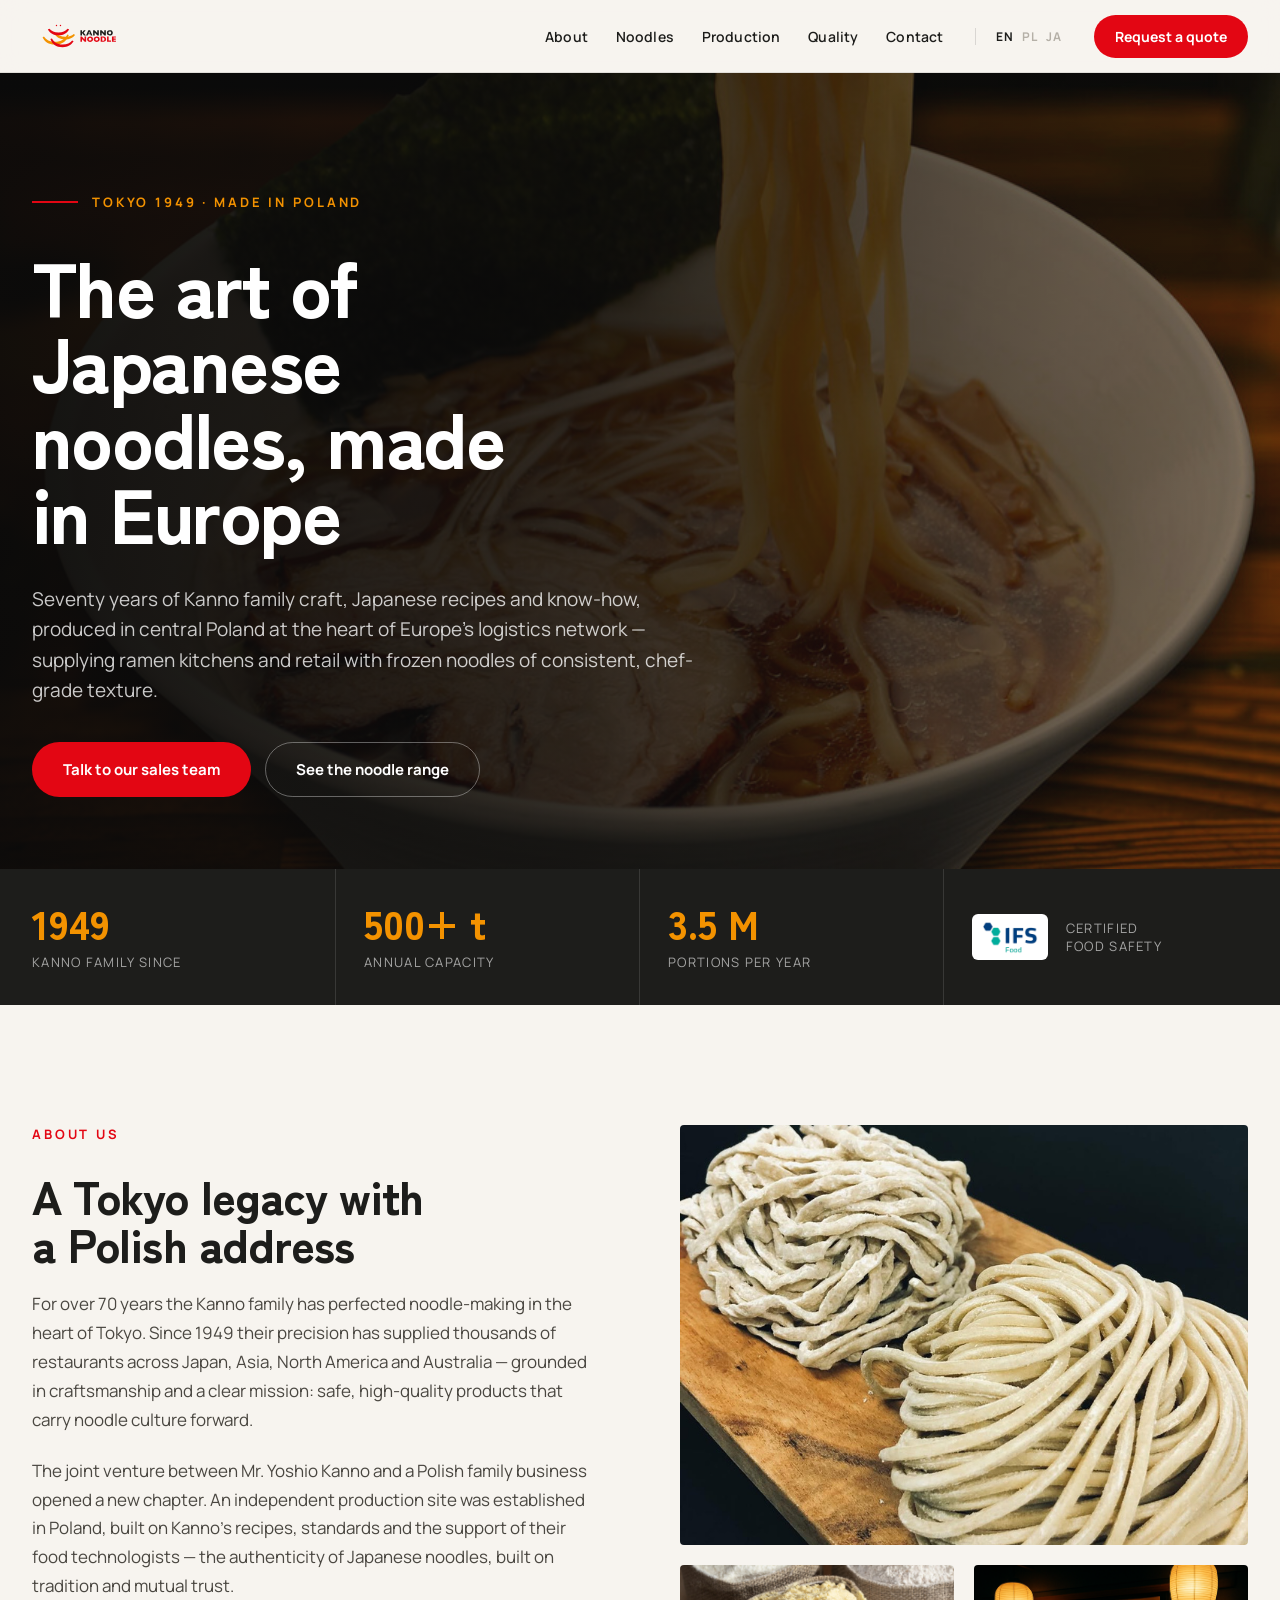
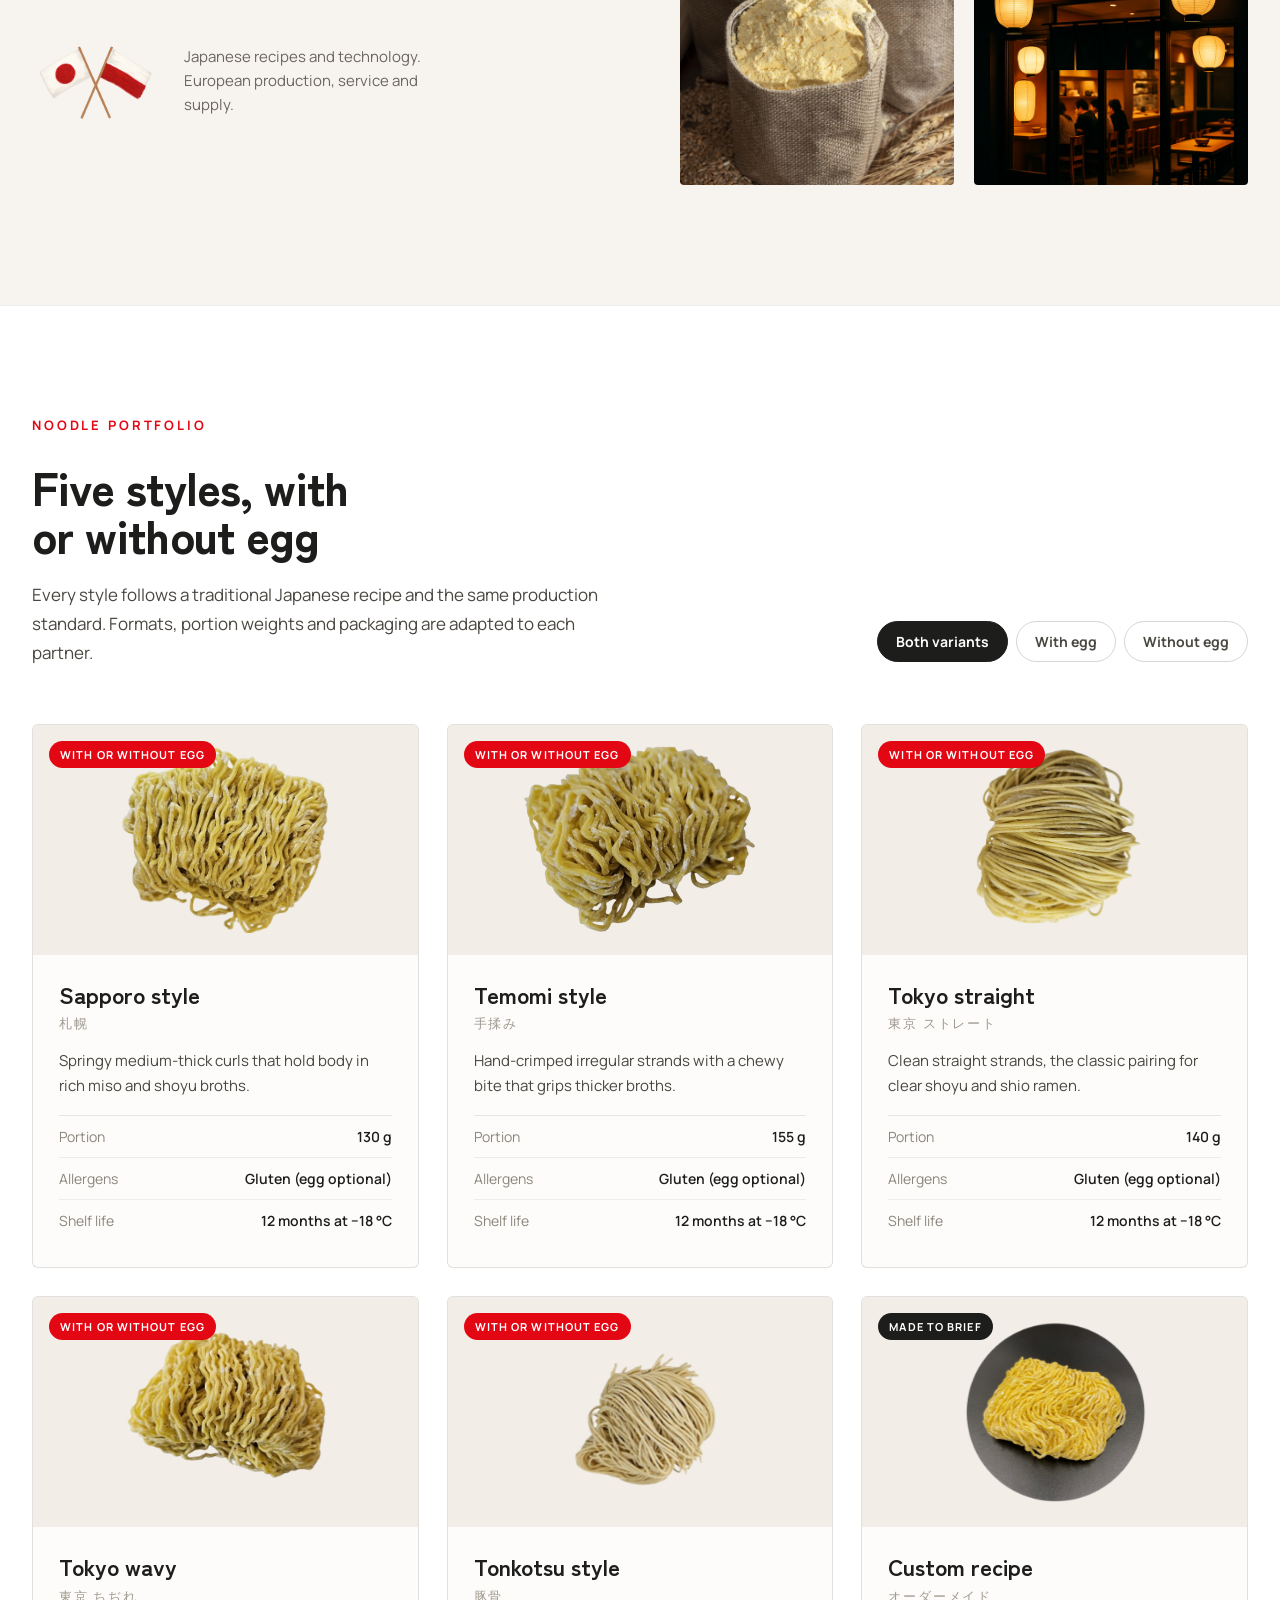
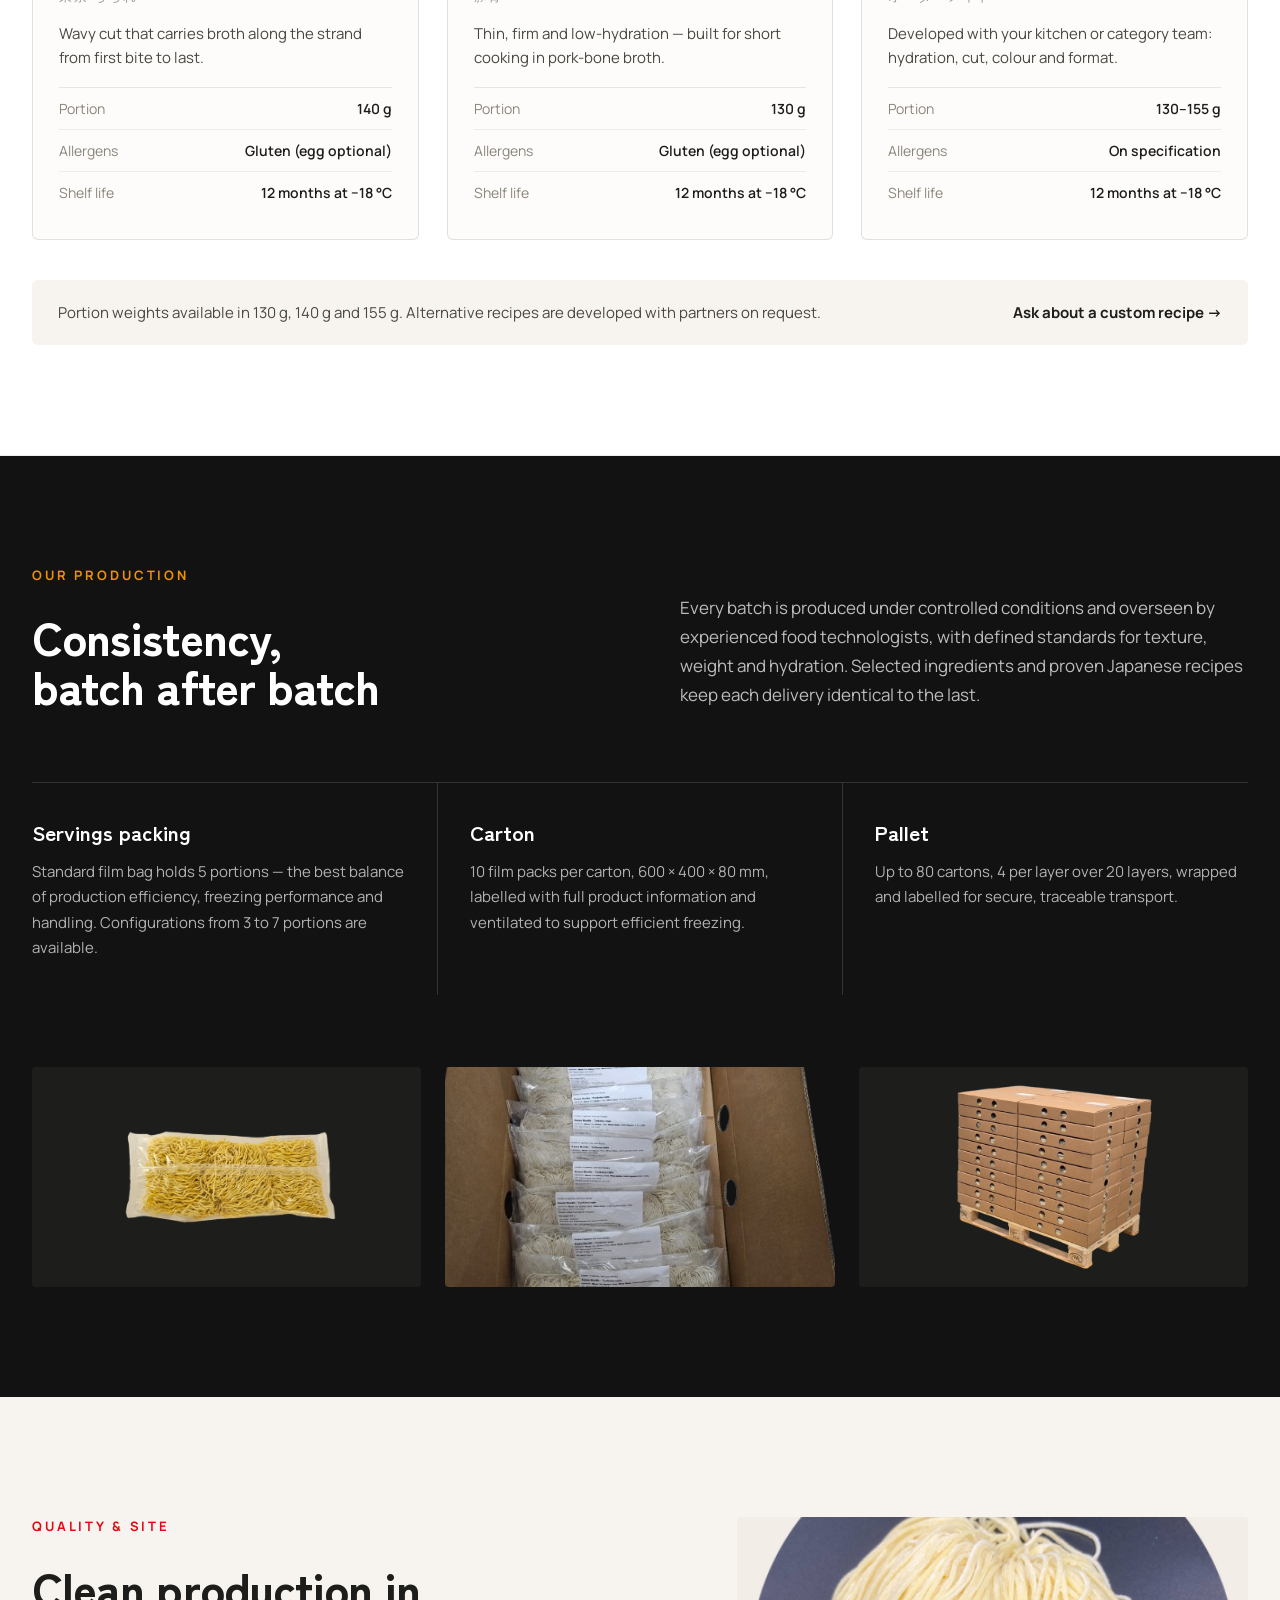
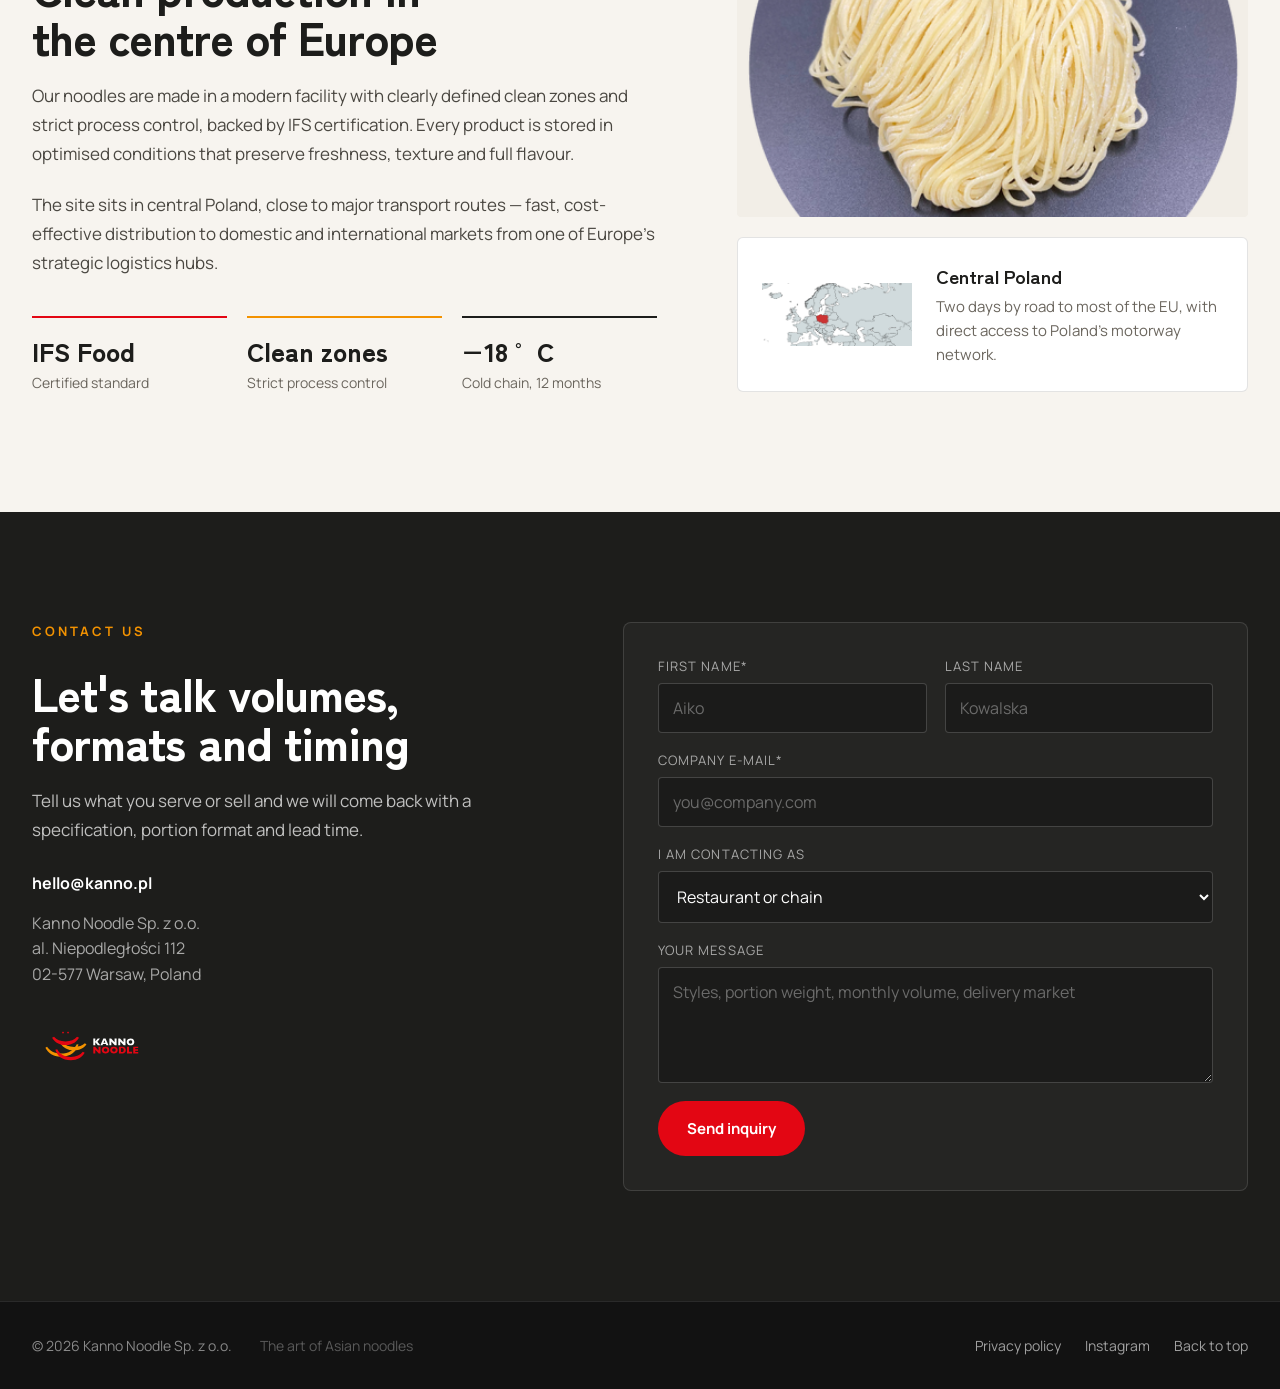
==== commit 1232925d: "Add privacy policy page; drop Twitter link from footer - privacy.html: GDPR privacy policy for kanno" ====
--- a/index.html
+++ b/index.html
@@ -371,8 +371,8 @@
     <span>© 2026 Kanno Noodle Sp. z o.o.</span>
     <span class="footer-tag">The art of Asian noodles</span>
     <div class="footer-links">
+      <a href="privacy.html">Privacy policy</a>
       <a href="https://www.instagram.com/kannoseimenjo/" target="_blank" rel="noopener">Instagram</a>
-      <a href="https://twitter.com/kannoseimenjo" target="_blank" rel="noopener">X / Twitter</a>
       <a href="#top">Back to top</a>
     </div>
   </div>
--- a/css/style.css
+++ b/css/style.css
@@ -762,6 +762,85 @@
 .footer-links a:hover { color: var(--orange); }
 
 /* ==========================================================================
+   Legal pages (privacy policy)
+   ========================================================================== */
+
+.legal { background: var(--cream); }
+
+.legal-inner {
+  max-width: 820px;
+  margin: 0 auto;
+  padding: 80px var(--gut) 110px;
+}
+
+.legal h1 {
+  font-family: var(--display);
+  font-weight: 900;
+  font-size: clamp(32px, 4.2vw, 52px);
+  line-height: 1.08;
+  letter-spacing: -0.02em;
+  margin: 26px 0 0;
+  text-wrap: balance;
+}
+
+.legal-date {
+  font-size: 14px;
+  color: var(--muted);
+  margin: 16px 0 0;
+  padding-bottom: 28px;
+  border-bottom: 1px solid var(--hair);
+}
+
+.legal h2 {
+  font-size: 26px;
+  font-weight: 900;
+  line-height: 1.2;
+  margin: 52px 0 0;
+  padding-top: 4px;
+}
+
+.legal h3 {
+  font-size: 19px;
+  font-weight: 700;
+  line-height: 1.3;
+  margin: 32px 0 0;
+}
+
+.legal p {
+  font-size: 16.5px;
+  line-height: 1.75;
+  color: var(--body);
+  margin: 16px 0 0;
+}
+
+.legal ul {
+  margin: 16px 0 0;
+  padding-left: 22px;
+  color: var(--body);
+  font-size: 16.5px;
+  line-height: 1.75;
+}
+
+.legal li { margin-top: 8px; }
+
+.legal strong { color: var(--ink); font-weight: 700; }
+
+.legal a { color: var(--red); font-weight: 600; }
+.legal a:hover { text-decoration: underline; }
+
+.legal-note {
+  margin-top: 52px;
+  padding: 18px 22px;
+  background: var(--cream-2);
+  border-radius: 6px;
+  font-size: 14.5px;
+  color: var(--muted);
+}
+
+.legal-back { margin-top: 40px; }
+.legal-back:hover { background: var(--orange); }
+
+/* ==========================================================================
    Scroll reveal
    ========================================================================== */
 
